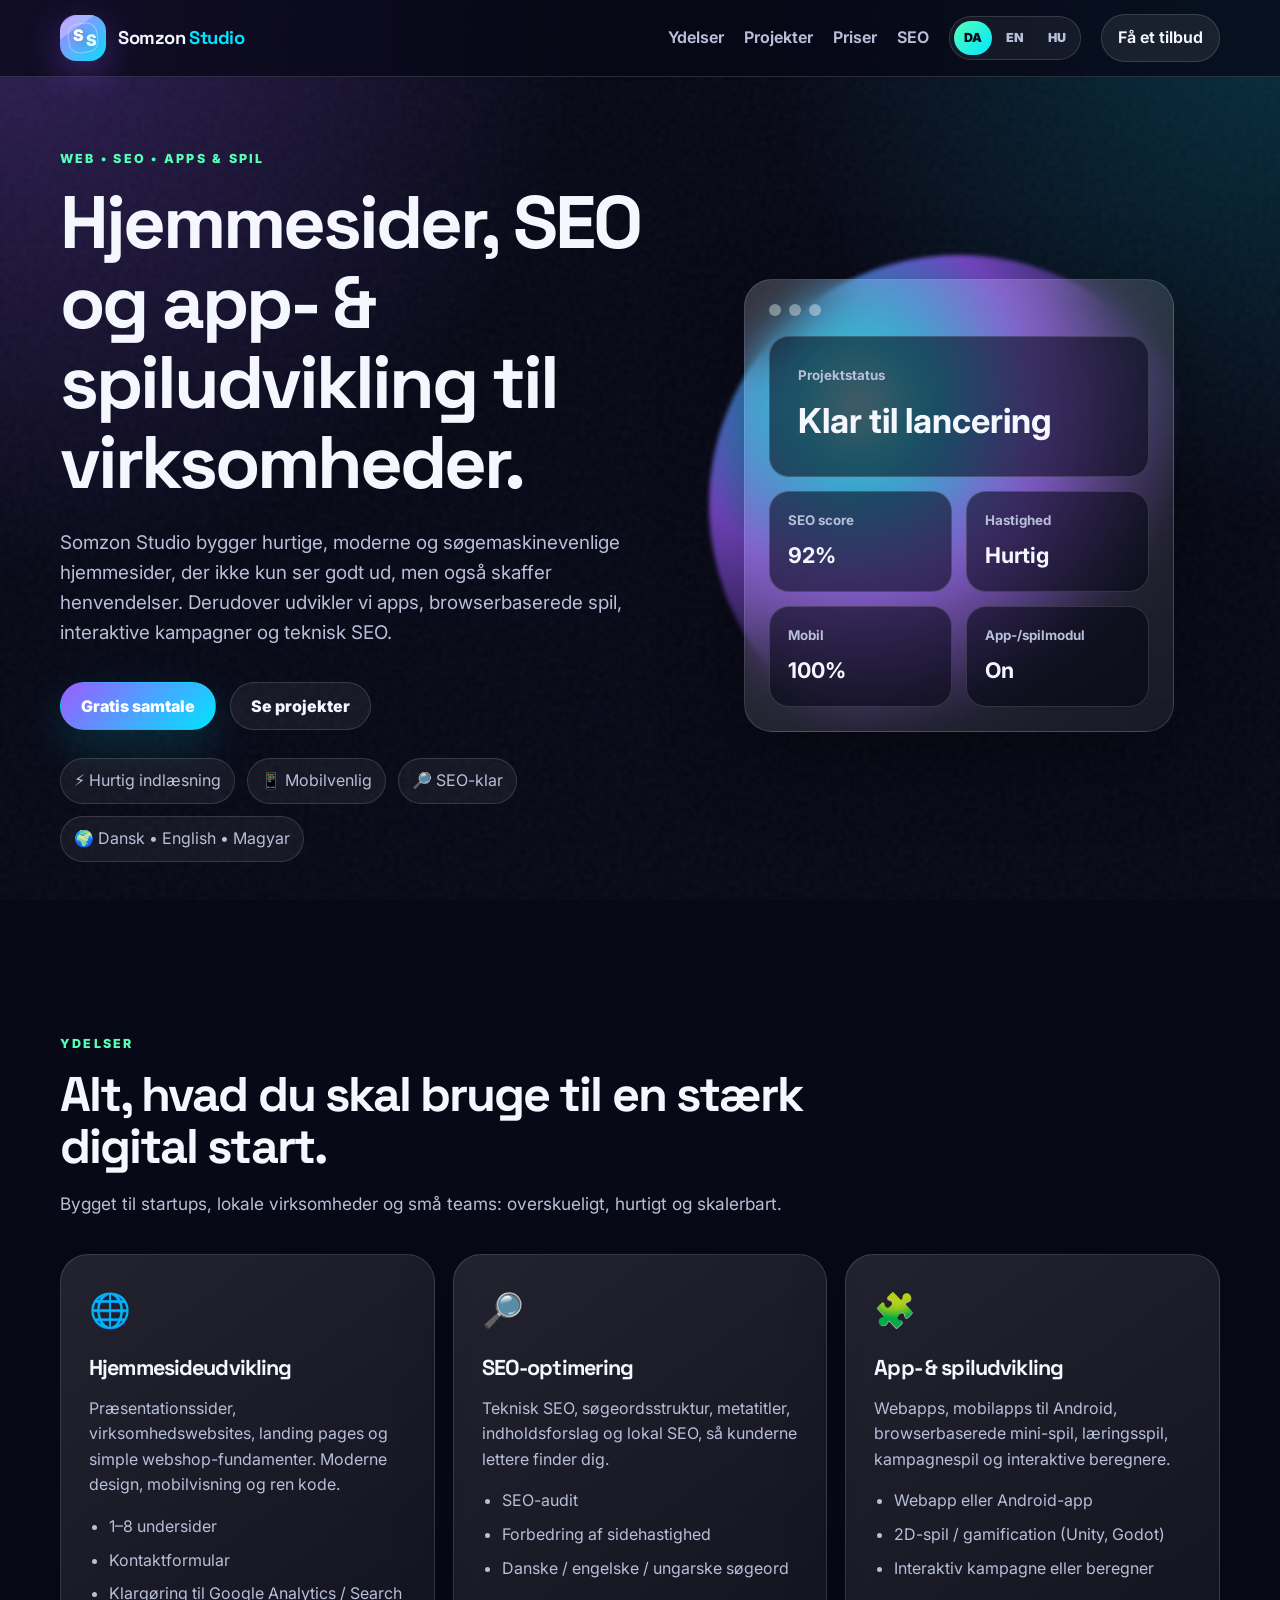
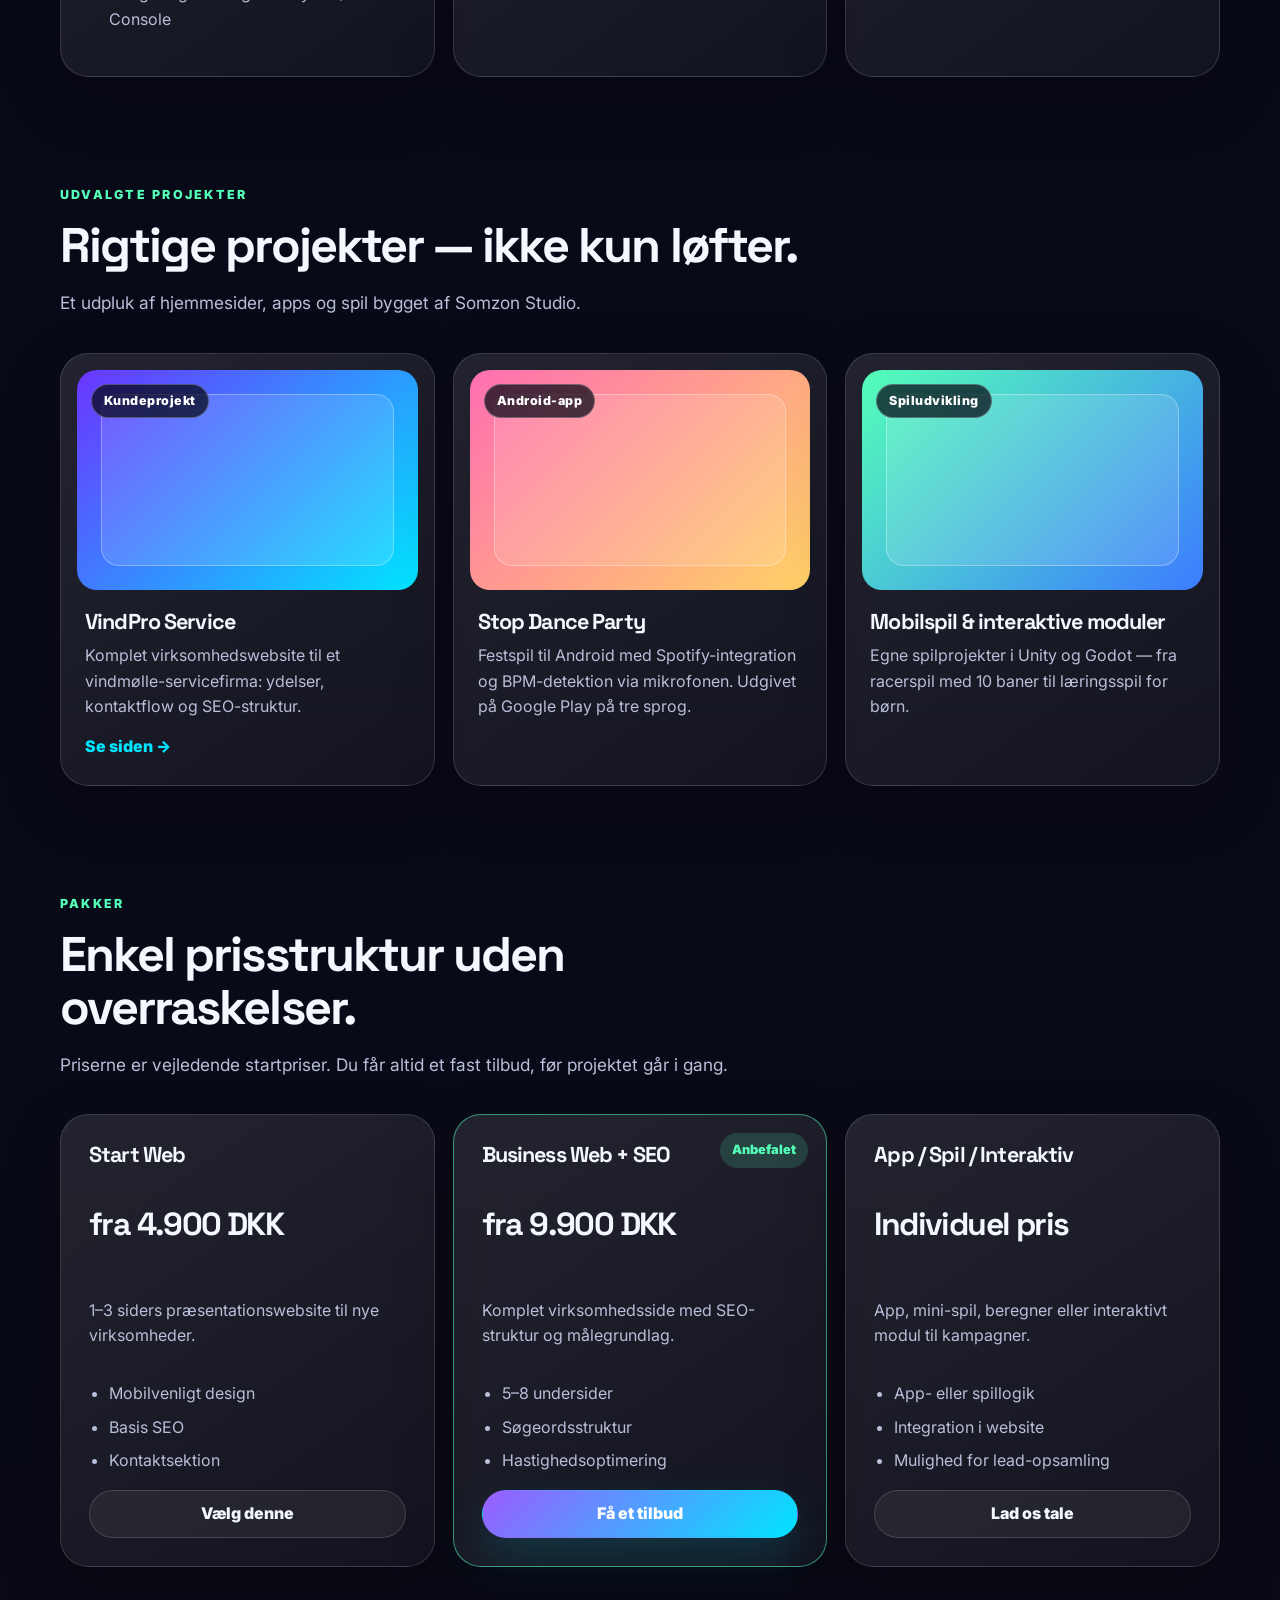
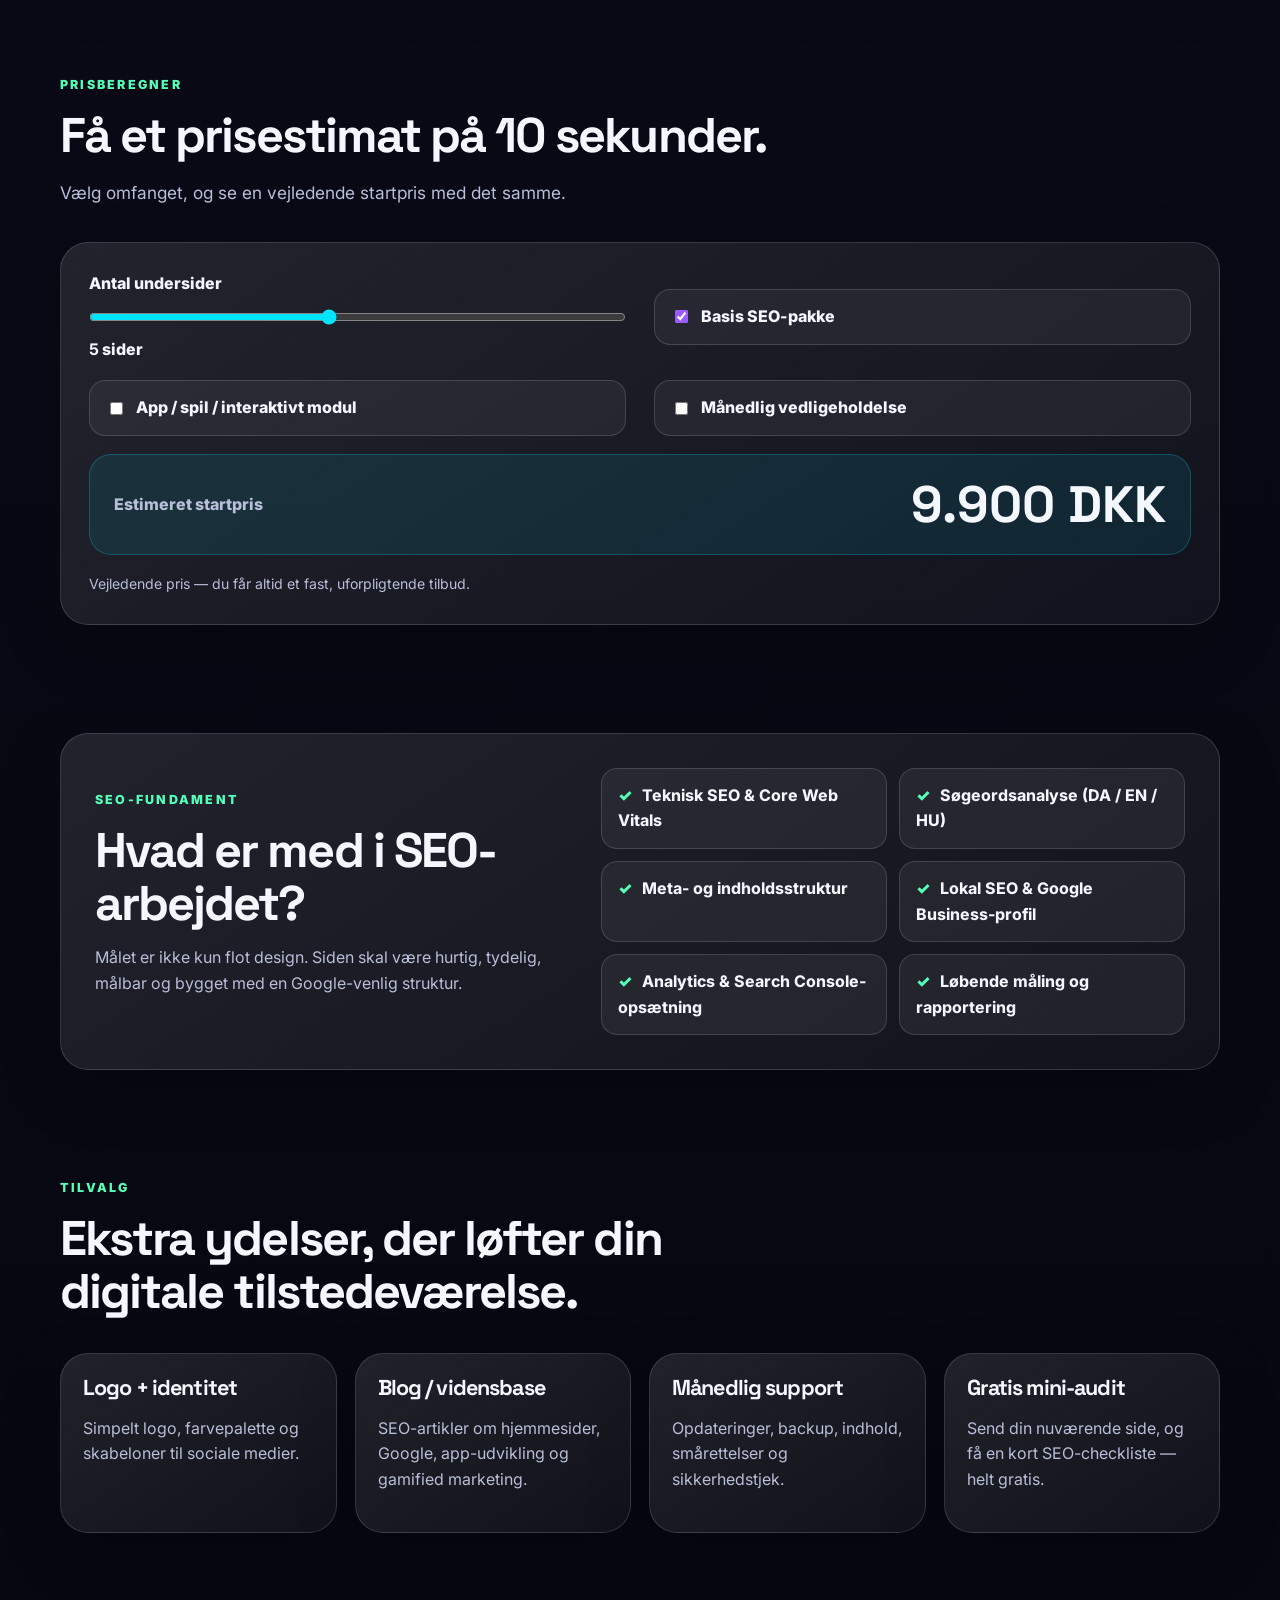
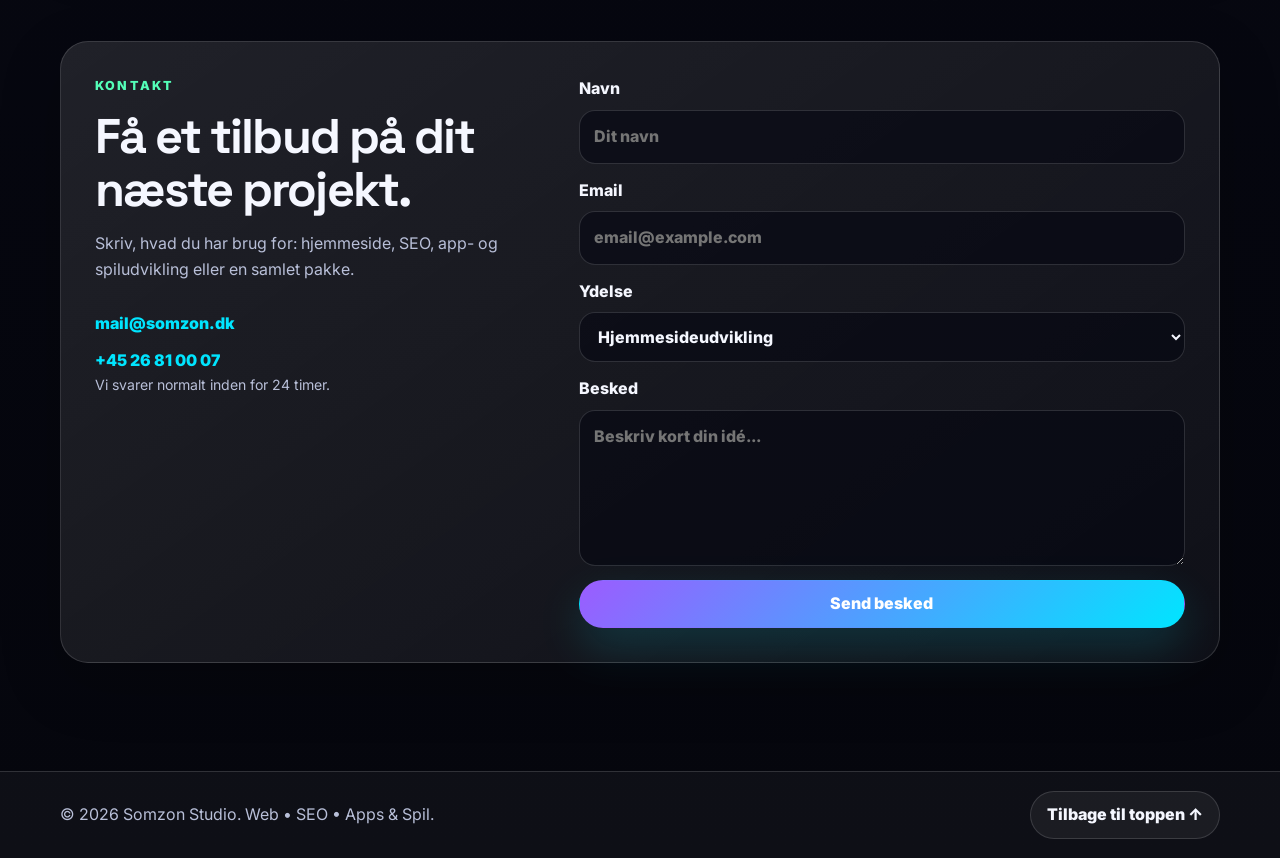
==== index.html @ 1b98e4df "Add files via upload" ====
<!doctype html>
<html lang="da">
<head>
  <meta charset="utf-8" />
  <meta name="viewport" content="width=device-width, initial-scale=1" />
  <title data-i18n="meta.title">Somzon Studio | Hjemmesider, SEO og app- & spiludvikling</title>
  <meta name="description" content="Somzon Studio bygger moderne hjemmesider, SEO-løsninger og app- og spilbaserede digitale produkter til virksomheder i Danmark og internationale kunder." data-i18n-attr="content:meta.description" />
  <meta name="author" content="Somzon Studio" />
  <meta name="theme-color" content="#070816" />
  <meta property="og:title" content="Somzon Studio | Web • SEO • Apps & Games" data-i18n-attr="content:meta.ogTitle" />
  <meta property="og:description" content="Hjemmesider, SEO og app- & spiludvikling til virksomheder." data-i18n-attr="content:meta.ogDescription" />
  <meta property="og:type" content="website" />
  <meta property="og:url" content="https://somzon.dk/" />
  <meta property="og:image" content="https://somzon.dk/og-image.jpg" />
  <meta property="og:locale" content="da_DK" />
  <meta property="og:locale:alternate" content="en_GB" />
  <meta property="og:locale:alternate" content="hu_HU" />
  <link rel="canonical" href="https://somzon.dk/" />
  <link rel="icon" href="favicon.svg" type="image/svg+xml" />
  <link rel="preconnect" href="https://fonts.googleapis.com" />
  <link rel="preconnect" href="https://fonts.gstatic.com" crossorigin />
  <link rel="stylesheet" href="https://fonts.googleapis.com/css2?family=Inter:wght@400;600;700;800&family=Space+Grotesk:wght@500;700&display=swap" />
  <link rel="stylesheet" href="styles.css" />
  <script type="application/ld+json">
  {
    "@context": "https://schema.org",
    "@type": "ProfessionalService",
    "name": "Somzon Studio",
    "url": "https://somzon.dk/",
    "description": "Hjemmesider, SEO og app- & spiludvikling til virksomheder.",
    "areaServed": "DK",
    "knowsLanguage": ["da", "en", "hu"],
    "priceRange": "4900 DKK - 25000 DKK",
    "address": { "@type": "PostalAddress", "addressCountry": "DK" }
  }
  </script>
</head>
<body id="top">
  <a class="skip-link" href="#main" data-i18n="a11y.skip">Spring til indhold</a>
  <div class="noise" aria-hidden="true"></div>
  <header class="site-header">
    <nav class="nav container" aria-label="Main navigation" data-i18n-attr="aria-label:nav.aria">
      <a class="brand" href="#top" aria-label="Somzon Studio home" data-i18n-attr="aria-label:brand.aria">
        <span class="brand-mark" aria-hidden="true"><span>S</span><span>S</span></span>
        <span class="brand-text">Somzon<span>Studio</span></span>
      </a>
      <button class="nav-toggle" type="button" aria-label="Open menu" aria-expanded="false" data-i18n-attr="aria-label:nav.openMenu">
        <span></span><span></span><span></span>
      </button>
      <div class="nav-links">
        <a href="#services" data-i18n="nav.services">Ydelser</a>
        <a href="#work" data-i18n="nav.work">Projekter</a>
        <a href="#pricing" data-i18n="nav.pricing">Priser</a>
        <a href="#seo" data-i18n="nav.seo">SEO</a>
        <div class="language-switcher" role="group" aria-label="Language selector" data-i18n-attr="aria-label:language.aria">
          <button type="button" class="lang-btn active" data-lang="da" aria-pressed="true">DA</button>
          <button type="button" class="lang-btn" data-lang="en" aria-pressed="false">EN</button>
          <button type="button" class="lang-btn" data-lang="hu" aria-pressed="false">HU</button>
        </div>
        <a href="#contact" class="nav-cta" data-i18n="nav.cta">Få et tilbud</a>
      </div>
    </nav>
  </header>

  <main id="main">
    <section class="hero container">
      <div class="hero-copy reveal">
        <p class="eyebrow" data-i18n="hero.eyebrow">Web • SEO • Apps & Spil</p>
        <h1 data-i18n="hero.title">Hjemmesider, SEO og app- & spiludvikling til virksomheder.</h1>
        <p class="hero-lead" data-i18n="hero.lead">Somzon Studio bygger hurtige, moderne og søgemaskinevenlige hjemmesider, der ikke kun ser godt ud, men også skaffer henvendelser. Derudover udvikler vi apps, browserbaserede spil, interaktive kampagner og teknisk SEO.</p>
        <div class="hero-actions">
          <a class="btn primary" href="#contact" data-i18n="hero.primaryBtn">Gratis samtale</a>
          <a class="btn secondary" href="#work" data-i18n="hero.secondaryBtn">Se projekter</a>
        </div>
        <div class="trust-row" aria-label="Key benefits" data-i18n-attr="aria-label:hero.trustAria">
          <span data-i18n="hero.trust1">⚡ Hurtig indlæsning</span>
          <span data-i18n="hero.trust2">📱 Mobilvenlig</span>
          <span data-i18n="hero.trust3">🔎 SEO-klar</span>
          <span data-i18n="hero.trust4">🇩🇰 Dansk • English • Magyar</span>
        </div>
      </div>
      <div class="hero-card reveal delay-1" aria-hidden="true">
        <div class="orb"></div>
        <div class="dashboard">
          <div class="dash-top"><span></span><span></span><span></span></div>
          <div class="metric large">
            <small data-i18n="dashboard.statusLabel">Projektstatus</small>
            <strong data-i18n="dashboard.statusValue">Klar til lancering</strong>
          </div>
          <div class="grid-metrics">
            <div class="metric"><small data-i18n="dashboard.seo">SEO score</small><strong>92%</strong></div>
            <div class="metric"><small data-i18n="dashboard.speed">Hastighed</small><strong data-i18n="dashboard.fast">Hurtig</strong></div>
            <div class="metric"><small data-i18n="dashboard.mobile">Mobil</small><strong>100%</strong></div>
            <div class="metric"><small data-i18n="dashboard.module">App-/spilmodul</small><strong>On</strong></div>
          </div>
        </div>
      </div>
    </section>

    <section class="section container" id="services">
      <div class="section-head reveal">
        <p class="eyebrow" data-i18n="services.eyebrow">Ydelser</p>
        <h2 data-i18n="services.title">Alt, hvad du skal bruge til en stærk digital start.</h2>
        <p data-i18n="services.lead">Bygget til startups, lokale virksomheder og små teams: overskueligt, hurtigt og skalerbart.</p>
      </div>
      <div class="cards three">
        <article class="card reveal">
          <span class="icon" aria-hidden="true">🌐</span>
          <h3 data-i18n="services.webTitle">Hjemmesideudvikling</h3>
          <p data-i18n="services.webText">Præsentationssider, virksomhedswebsites, landing pages og simple webshop-fundamenter. Moderne design, mobilvisning og ren kode.</p>
          <ul>
            <li data-i18n="services.webLi1">1–8 undersider</li>
            <li data-i18n="services.webLi2">Kontaktformular</li>
            <li data-i18n="services.webLi3">Klargøring til Google Analytics / Search Console</li>
          </ul>
        </article>
        <article class="card reveal delay-1">
          <span class="icon" aria-hidden="true">🔎</span>
          <h3 data-i18n="services.seoTitle">SEO-optimering</h3>
          <p data-i18n="services.seoText">Teknisk SEO, søgeordsstruktur, metatitler, indholdsforslag og lokal SEO, så kunderne lettere finder dig.</p>
          <ul>
            <li data-i18n="services.seoLi1">SEO-audit</li>
            <li data-i18n="services.seoLi2">Forbedring af sidehastighed</li>
            <li data-i18n="services.seoLi3">Danske / engelske / ungarske søgeord</li>
          </ul>
        </article>
        <article class="card reveal delay-2">
          <span class="icon" aria-hidden="true">🧩</span>
          <h3 data-i18n="services.appGameTitle">App- & spiludvikling</h3>
          <p data-i18n="services.appGameText">Webapps, mobilapps til Android, browserbaserede mini-spil, læringsspil, kampagnespil og interaktive beregnere.</p>
          <ul>
            <li data-i18n="services.appGameLi1">Webapp eller Android-app</li>
            <li data-i18n="services.appGameLi2">2D-spil / gamification (Unity, Godot)</li>
            <li data-i18n="services.appGameLi3">Interaktiv kampagne eller beregner</li>
          </ul>
        </article>
      </div>
    </section>

    <section class="section container" id="work">
      <div class="section-head reveal">
        <p class="eyebrow" data-i18n="work.eyebrow">Udvalgte projekter</p>
        <h2 data-i18n="work.title">Rigtige projekter — ikke kun løfter.</h2>
        <p data-i18n="work.lead">Et udpluk af hjemmesider, apps og spil bygget af Somzon Studio.</p>
      </div>
      <div class="portfolio-grid">
        <article class="portfolio reveal">
          <div class="mockup gradient-a"><span class="tag" data-i18n="work.item1Tag">Kundeprojekt</span></div>
          <h3 data-i18n="work.item1Title">VindPro Service</h3>
          <p data-i18n="work.item1Text">Komplet virksomhedswebsite til et vindmølle-servicefirma: ydelser, kontaktflow og SEO-struktur.</p>
          <a class="portfolio-link" href="https://vindpro.dk" target="_blank" rel="noopener" data-i18n="work.item1Link">Se siden →</a>
        </article>
        <article class="portfolio reveal delay-1">
          <div class="mockup gradient-b"><span class="tag" data-i18n="work.item2Tag">Android-app</span></div>
          <h3 data-i18n="work.item2Title">Stop Dance Party</h3>
          <p data-i18n="work.item2Text">Festspil til Android med Spotify-integration og BPM-detektion via mikrofonen. Udgivet på Google Play på tre sprog.</p>
        </article>
        <article class="portfolio reveal delay-2">
          <div class="mockup gradient-c"><span class="tag" data-i18n="work.item3Tag">Spiludvikling</span></div>
          <h3 data-i18n="work.item3Title">Mobilspil & interaktive moduler</h3>
          <p data-i18n="work.item3Text">Egne spilprojekter i Unity og Godot — fra racerspil med 10 baner til læringsspil for børn.</p>
        </article>
      </div>
    </section>

    <section class="section container" id="pricing">
      <div class="section-head reveal">
        <p class="eyebrow" data-i18n="pricing.eyebrow">Pakker</p>
        <h2 data-i18n="pricing.title">Enkel prisstruktur uden overraskelser.</h2>
        <p data-i18n="pricing.lead">Priserne er vejledende startpriser. Du får altid et fast tilbud, før projektet går i gang.</p>
      </div>
      <div class="pricing-grid">
        <article class="price-card reveal">
          <h3 data-i18n="pricing.startTitle">Start Web</h3>
          <p class="price" data-i18n="pricing.startPrice">fra 4.900 DKK</p>
          <p data-i18n="pricing.startText">1–3 siders præsentationswebsite til nye virksomheder.</p>
          <ul>
            <li data-i18n="pricing.startLi1">Mobilvenligt design</li>
            <li data-i18n="pricing.startLi2">Basis SEO</li>
            <li data-i18n="pricing.startLi3">Kontaktsektion</li>
          </ul>
          <a class="btn secondary" href="#contact" data-i18n="pricing.startBtn">Vælg denne</a>
        </article>
        <article class="price-card featured reveal delay-1">
          <div class="badge" data-i18n="pricing.badge">Anbefalet</div>
          <h3 data-i18n="pricing.businessTitle">Business Web + SEO</h3>
          <p class="price" data-i18n="pricing.businessPrice">fra 9.900 DKK</p>
          <p data-i18n="pricing.businessText">Komplet virksomhedsside med SEO-struktur og målegrundlag.</p>
          <ul>
            <li data-i18n="pricing.businessLi1">5–8 undersider</li>
            <li data-i18n="pricing.businessLi2">Søgeordsstruktur</li>
            <li data-i18n="pricing.businessLi3">Hastighedsoptimering</li>
          </ul>
          <a class="btn primary" href="#contact" data-i18n="pricing.businessBtn">Få et tilbud</a>
        </article>
        <article class="price-card reveal delay-2">
          <h3 data-i18n="pricing.appGameTitle">App / Spil / Interaktiv</h3>
          <p class="price" data-i18n="pricing.appGamePrice">Individuel pris</p>
          <p data-i18n="pricing.appGameText">App, mini-spil, beregner eller interaktivt modul til kampagner.</p>
          <ul>
            <li data-i18n="pricing.appGameLi1">App- eller spillogik</li>
            <li data-i18n="pricing.appGameLi2">Integration i website</li>
            <li data-i18n="pricing.appGameLi3">Mulighed for lead-opsamling</li>
          </ul>
          <a class="btn secondary" href="#contact" data-i18n="pricing.appGameBtn">Lad os tale</a>
        </article>
      </div>
    </section>

    <section class="section container calculator-section" id="calculator">
      <div class="section-head reveal">
        <p class="eyebrow" data-i18n="calculator.eyebrow">Prisberegner</p>
        <h2 data-i18n="calculator.title">Få et prisestimat på 10 sekunder.</h2>
        <p data-i18n="calculator.lead">Vælg omfanget, og se en vejledende startpris med det samme.</p>
      </div>
      <form class="calculator reveal" aria-label="Website price estimator" data-i18n-attr="aria-label:calculator.aria">
        <label>
          <span data-i18n="calculator.pagesLabel">Antal undersider</span>
          <input type="range" min="1" max="10" value="5" id="pagesRange" />
          <span><strong id="pagesValue">5</strong> <span data-i18n="calculator.pagesWord">sider</span></span>
        </label>
        <label class="check"><input type="checkbox" id="seoCheck" checked /> <span data-i18n="calculator.seoCheck">Basis SEO-pakke</span></label>
        <label class="check"><input type="checkbox" id="gameCheck" /> <span data-i18n="calculator.appGameCheck">App / spil / interaktivt modul</span></label>
        <label class="check"><input type="checkbox" id="maintenanceCheck" /> <span data-i18n="calculator.maintenanceCheck">Månedlig vedligeholdelse</span></label>
        <div class="estimate">
          <span data-i18n="calculator.estimateLabel">Estimeret startpris</span>
          <strong id="estimateValue" aria-live="polite">9.900 DKK</strong>
        </div>
        <p class="form-note estimate-note" data-i18n="calculator.note">Vejledende pris — du får altid et fast, uforpligtende tilbud.</p>
      </form>
    </section>

    <section class="section container seo-section" id="seo">
      <div class="seo-panel reveal">
        <div>
          <p class="eyebrow" data-i18n="seo.eyebrow">SEO-fundament</p>
          <h2 data-i18n="seo.title">Hvad er med i SEO-arbejdet?</h2>
          <p data-i18n="seo.lead">Målet er ikke kun flot design. Siden skal være hurtig, tydelig, målbar og bygget med en Google-venlig struktur.</p>
        </div>
        <ul class="seo-points" aria-label="SEO deliverables" data-i18n-attr="aria-label:seo.pointsAria">
          <li data-i18n="seo.point1">Teknisk SEO & Core Web Vitals</li>
          <li data-i18n="seo.point2">Søgeordsanalyse (DA / EN / HU)</li>
          <li data-i18n="seo.point3">Meta- og indholdsstruktur</li>
          <li data-i18n="seo.point4">Lokal SEO & Google Business-profil</li>
          <li data-i18n="seo.point5">Analytics & Search Console-opsætning</li>
          <li data-i18n="seo.point6">Løbende måling og rapportering</li>
        </ul>
      </div>
    </section>

    <section class="section container add-ons" id="addons">
      <div class="section-head reveal">
        <p class="eyebrow" data-i18n="addons.eyebrow">Tilvalg</p>
        <h2 data-i18n="addons.title">Ekstra ydelser, der løfter din digitale tilstedeværelse.</h2>
      </div>
      <div class="cards four">
        <article class="mini-card reveal"><h3 data-i18n="addons.logoTitle">Logo + identitet</h3><p data-i18n="addons.logoText">Simpelt logo, farvepalette og skabeloner til sociale medier.</p></article>
        <article class="mini-card reveal delay-1"><h3 data-i18n="addons.blogTitle">Blog / vidensbase</h3><p data-i18n="addons.blogText">SEO-artikler om hjemmesider, Google, app-udvikling og gamified marketing.</p></article>
        <article class="mini-card reveal delay-2"><h3 data-i18n="addons.supportTitle">Månedlig support</h3><p data-i18n="addons.supportText">Opdateringer, backup, indhold, smårettelser og sikkerhedstjek.</p></article>
        <article class="mini-card reveal delay-3"><h3 data-i18n="addons.auditTitle">Gratis mini-audit</h3><p data-i18n="addons.auditText">Send din nuværende side, og få en kort SEO-checkliste — helt gratis.</p></article>
      </div>
    </section>

    <section class="section container contact" id="contact">
      <div class="contact-card reveal">
        <div>
          <p class="eyebrow" data-i18n="contact.eyebrow">Kontakt</p>
          <h2 data-i18n="contact.title">Få et tilbud på dit næste projekt.</h2>
          <p data-i18n="contact.lead">Skriv, hvad du har brug for: hjemmeside, SEO, app- og spiludvikling eller en samlet pakke.</p>
          <div class="contact-lines">
            <a class="js-email" href="#" rel="nofollow" aria-label="Email">
              <noscript>Slå JavaScript til for at se e-mailen</noscript>
            </a>
            <a class="js-phone" href="#" rel="nofollow" aria-label="Telefon">
              <noscript>Slå JavaScript til for at se telefonnummeret</noscript>
            </a>
          </div>
          <p class="form-note" data-i18n="contact.reply">Vi svarer normalt inden for 24 timer.</p>
        </div>
        <form class="contact-form" name="contact" method="POST" data-netlify="true" netlify-honeypot="bot-field">
          <input type="hidden" name="form-name" value="contact" />
          <p class="honeypot" aria-hidden="true"><label>Don’t fill this out: <input name="bot-field" tabindex="-1" autocomplete="off" /></label></p>
          <label><span data-i18n="contact.name">Navn</span><input name="name" placeholder="Dit navn" required autocomplete="name" data-i18n-attr="placeholder:contact.namePlaceholder" /></label>
          <label><span data-i18n="contact.email">Email</span><input name="email" type="email" placeholder="email@example.com" required autocomplete="email" /></label>
          <label><span data-i18n="contact.service">Ydelse</span>
            <select name="service">
              <option data-i18n="contact.optionWeb">Hjemmesideudvikling</option>
              <option data-i18n="contact.optionSeo">SEO</option>
              <option data-i18n="contact.optionAppGame">App- & spiludvikling</option>
              <option data-i18n="contact.optionAll">Komplet pakke</option>
            </select>
          </label>
          <label><span data-i18n="contact.message">Besked</span><textarea name="message" rows="5" placeholder="Beskriv kort din idé..." required data-i18n-attr="placeholder:contact.messagePlaceholder"></textarea></label>
          <button class="btn primary" type="submit" data-i18n="contact.submit">Send besked</button>
          <p class="form-status" role="status" aria-live="polite" hidden></p>
        </form>
      </div>
    </section>
  </main>

  <footer class="footer">
    <div class="container footer-inner">
      <p data-i18n-html="footer.copy">© <span id="year"></span> Somzon Studio. Web • SEO • Apps & Spil.</p>
      <button class="back-to-top" type="button" data-i18n="footer.top">Tilbage til toppen ↑</button>
    </div>
  </footer>

  <script src="script.js"></script>
</body>
</html>
---- styles.css ----
:root {
  --bg: #070816;
  --bg-2: #0e1027;
  --panel: rgba(255,255,255,.075);
  --panel-2: rgba(255,255,255,.11);
  --text: #f5f7ff;
  --muted: #b8bfd8;
  --line: rgba(255,255,255,.14);
  --primary: #9b5cff;
  --primary-2: #00e5ff;
  --accent: #54ffb8;
  --shadow: 0 25px 80px rgba(0,0,0,.38);
  --radius: 28px;
  --radius-small: 18px;
  --max: 1160px;
  --font-body: Inter, ui-sans-serif, system-ui, -apple-system, BlinkMacSystemFont, "Segoe UI", sans-serif;
  --font-display: "Space Grotesk", Inter, ui-sans-serif, system-ui, sans-serif;
}

* { box-sizing: border-box; }
html { scroll-behavior: smooth; }
body {
  margin: 0;
  font-family: var(--font-body);
  background:
    radial-gradient(circle at top left, rgba(155,92,255,.28), transparent 36rem),
    radial-gradient(circle at top right, rgba(0,229,255,.18), transparent 32rem),
    linear-gradient(180deg, var(--bg) 0%, #090a17 46%, #05060d 100%);
  color: var(--text);
  line-height: 1.6;
  overflow-x: hidden;
}

a { color: inherit; text-decoration: none; }
img { max-width: 100%; display: block; }
button, input, select, textarea { font: inherit; }

:focus-visible {
  outline: 2px solid var(--primary-2);
  outline-offset: 3px;
  border-radius: 6px;
}

.skip-link {
  position: absolute;
  top: -60px;
  left: 16px;
  z-index: 100;
  padding: 12px 18px;
  border-radius: 12px;
  background: var(--primary);
  color: #fff;
  font-weight: 800;
  transition: top .2s ease;
}
.skip-link:focus { top: 12px; }

.noise {
  position: fixed;
  inset: 0;
  pointer-events: none;
  opacity: .045;
  z-index: 0;
  background-image: url("data:image/svg+xml,%3Csvg viewBox='0 0 200 200' xmlns='http://www.w3.org/2000/svg'%3E%3Cfilter id='n'%3E%3CfeTurbulence type='fractalNoise' baseFrequency='.75' numOctaves='3' stitchTiles='stitch'/%3E%3C/filter%3E%3Crect width='100%25' height='100%25' filter='url(%23n)'/%3E%3C/svg%3E");
}
.container { width: min(var(--max), calc(100% - 36px)); margin-inline: auto; position: relative; z-index: 1; }
.site-header { position: sticky; top: 0; z-index: 10; backdrop-filter: blur(18px); background: rgba(7,8,22,.74); border-bottom: 1px solid var(--line); }
.nav { min-height: 76px; display: flex; align-items: center; justify-content: space-between; gap: 18px; }
.brand { display: inline-flex; gap: 12px; align-items: center; font-weight: 900; letter-spacing: -.03em; flex-shrink: 0; }
.brand-mark {
  width: 46px;
  height: 46px;
  display: grid;
  place-items: center;
  grid-template-columns: 1fr 1fr;
  gap: 0;
  padding: 0 7px;
  border-radius: 16px;
  background:
    linear-gradient(135deg, rgba(255,255,255,.22), rgba(255,255,255,.02)),
    linear-gradient(135deg, var(--primary), var(--primary-2));
  box-shadow: 0 12px 36px rgba(155,92,255,.35);
  position: relative;
  overflow: hidden;
}
.brand-mark::before {
  content: "";
  position: absolute;
  inset: 8px;
  border: 1px solid rgba(255,255,255,.35);
  border-radius: 11px;
  transform: rotate(-8deg);
}
.brand-mark::after {
  content: "";
  position: absolute;
  width: 46px;
  height: 12px;
  background: rgba(255,255,255,.28);
  transform: rotate(-35deg) translateY(-18px);
}
.brand-mark span {
  position: relative;
  z-index: 1;
  color: white;
  font-weight: 950;
  font-size: 1rem;
  letter-spacing: -.16em;
  text-shadow: 0 2px 12px rgba(0,0,0,.25);
}
.brand-mark span:first-child { transform: translateX(2px) translateY(-2px); }
.brand-mark span:last-child { transform: translateX(-1px) translateY(3px); color: #dffbff; }
.brand-text { font-size: 1.15rem; white-space: nowrap; font-family: var(--font-display); }
.brand-text span { color: var(--primary-2); margin-left: 4px; }
.nav-links { display: flex; gap: 20px; align-items: center; color: var(--muted); font-weight: 650; }
.nav-links a:hover { color: var(--text); }
.nav-cta { padding: 10px 16px; border: 1px solid var(--line); border-radius: 999px; background: var(--panel); color: var(--text) !important; }
.language-switcher { display: inline-flex; gap: 4px; align-items: center; padding: 4px; border: 1px solid var(--line); border-radius: 999px; background: rgba(255,255,255,.055); }
.lang-btn { border: 0; border-radius: 999px; padding: 7px 9px; min-width: 38px; color: var(--muted); background: transparent; cursor: pointer; font-weight: 900; font-size: .78rem; }
.lang-btn:hover { color: var(--text); }
.lang-btn.active { color: #04101c; background: linear-gradient(135deg, var(--accent), var(--primary-2)); }
.nav-toggle { display: none; background: transparent; border: 0; padding: 8px; cursor: pointer; }
.nav-toggle span { display: block; width: 26px; height: 2px; background: var(--text); margin: 6px 0; }

.hero { min-height: calc(100vh - 76px); display: grid; grid-template-columns: 1.06fr .94fr; gap: 48px; align-items: center; padding: 72px 0 64px; }
.eyebrow { margin: 0 0 14px; color: var(--accent); font-weight: 850; text-transform: uppercase; letter-spacing: .18em; font-size: .78rem; }
h1, h2, h3 { line-height: 1.08; letter-spacing: -.04em; margin: 0; font-family: var(--font-display); font-weight: 700; }
h1 { font-size: clamp(2.8rem, 5.8vw, 5.6rem); max-width: 960px; }
h2 { font-size: clamp(2rem, 3.8vw, 3.9rem); }
h3 { font-size: 1.35rem; }
p { color: var(--muted); }
.hero-lead { font-size: 1.18rem; max-width: 720px; margin: 24px 0 0; }
.hero-actions { display: flex; flex-wrap: wrap; gap: 14px; margin-top: 34px; }
.btn { display: inline-flex; align-items: center; justify-content: center; min-height: 48px; padding: 0 20px; border-radius: 999px; font-weight: 850; border: 1px solid transparent; transition: transform .2s ease, border-color .2s ease, background .2s ease; cursor: pointer; }
.btn:hover { transform: translateY(-2px); }
.btn.primary { background: linear-gradient(135deg, var(--primary), var(--primary-2)); color: #fff; box-shadow: 0 18px 45px rgba(0,229,255,.16); }
.btn.secondary { background: rgba(255,255,255,.06); border-color: var(--line); color: var(--text); }
.trust-row { display: flex; flex-wrap: wrap; gap: 12px; margin-top: 28px; color: var(--muted); }
.trust-row span { padding: 9px 13px; background: rgba(255,255,255,.055); border: 1px solid var(--line); border-radius: 999px; }
.hero-card { min-height: 560px; position: relative; display: grid; place-items: center; }
.orb { position: absolute; width: min(90vw, 500px); height: min(90vw, 500px); border-radius: 50%; background: radial-gradient(circle at 30% 30%, #fff, var(--primary-2) 12%, var(--primary) 36%, transparent 66%); filter: blur(2px); opacity: .75; animation: float 7s ease-in-out infinite; }
.dashboard { width: min(100%, 430px); padding: 24px; border: 1px solid var(--line); border-radius: var(--radius); background: linear-gradient(145deg, rgba(255,255,255,.18), rgba(255,255,255,.06)); backdrop-filter: blur(22px); box-shadow: var(--shadow); position: relative; }
.dash-top { display: flex; gap: 8px; margin-bottom: 20px; }
.dash-top span { width: 12px; height: 12px; border-radius: 50%; background: rgba(255,255,255,.38); }
.metric { background: rgba(3,5,18,.55); border: 1px solid var(--line); border-radius: 20px; padding: 18px; }
.metric small { display: block; color: var(--muted); font-weight: 700; }
.metric strong { display: block; font-size: 1.35rem; margin-top: 7px; }
.metric.large { margin-bottom: 14px; padding: 28px; }
.metric.large strong { font-size: 2.15rem; }
.grid-metrics { display: grid; grid-template-columns: 1fr 1fr; gap: 14px; }

.section { padding: 108px 0 0; }
.section-head { max-width: 760px; margin-bottom: 36px; }
.section-head p:last-child { font-size: 1.08rem; }
.cards { display: grid; gap: 18px; }
.cards.three { grid-template-columns: repeat(3, 1fr); }
.cards.four { grid-template-columns: repeat(4, 1fr); }
.card, .mini-card, .price-card, .portfolio, .seo-panel, .contact-card, .calculator { border: 1px solid var(--line); background: linear-gradient(145deg, rgba(255,255,255,.105), rgba(255,255,255,.045)); border-radius: var(--radius); box-shadow: 0 20px 60px rgba(0,0,0,.22); }
.card { padding: 28px; min-height: 420px; }
.icon { font-size: 2.1rem; display: inline-block; margin-bottom: 20px; }
ul { color: var(--muted); padding-left: 20px; }
li + li { margin-top: 8px; }
.portfolio-grid { display: grid; grid-template-columns: repeat(3, 1fr); gap: 18px; }
.portfolio { padding: 16px; display: flex; flex-direction: column; }
.mockup { height: 220px; border-radius: 20px; margin-bottom: 20px; position: relative; overflow: hidden; }
.mockup::after { content: ""; position: absolute; inset: 24px; border-radius: 18px; border: 1px solid rgba(255,255,255,.3); background: rgba(255,255,255,.12); }
.mockup .tag { position: absolute; top: 14px; left: 14px; z-index: 1; padding: 6px 12px; border-radius: 999px; background: rgba(4,6,18,.72); border: 1px solid rgba(255,255,255,.25); color: #fff; font-size: .78rem; font-weight: 850; letter-spacing: .04em; }
.portfolio h3 { margin: 0 8px; }
.portfolio p { margin: 10px 8px 14px; }
.portfolio-link { margin: auto 8px 10px; color: var(--primary-2); font-weight: 850; }
.portfolio-link:hover { text-decoration: underline; }
.gradient-a { background: linear-gradient(135deg, #6b35ff, #00e5ff); }
.gradient-b { background: linear-gradient(135deg, #ff6fb1, #ffd166); }
.gradient-c { background: linear-gradient(135deg, #54ffb8, #3c7cff); }
.pricing-grid { display: grid; grid-template-columns: repeat(3, 1fr); gap: 18px; align-items: stretch; }
.price-card { padding: 28px; position: relative; display: flex; flex-direction: column; }
.price-card .btn { margin-top: auto; }
.price { color: var(--text); font-size: 2rem; font-weight: 950; letter-spacing: -.05em; font-family: var(--font-display); }
.featured { border-color: rgba(84,255,184,.55); transform: translateY(-14px); }
.badge { position: absolute; top: 18px; right: 18px; border-radius: 999px; padding: 7px 12px; background: rgba(84,255,184,.16); color: var(--accent); font-size: .8rem; font-weight: 900; }
.calculator { padding: 28px; display: grid; grid-template-columns: 1fr 1fr; gap: 18px 28px; align-items: center; }
.calculator label { color: var(--text); font-weight: 800; }
.calculator input[type="range"] { width: 100%; margin: 12px 0; accent-color: var(--primary-2); }
.check { display: flex; align-items: center; gap: 10px; background: rgba(255,255,255,.055); padding: 14px 16px; border: 1px solid var(--line); border-radius: 16px; cursor: pointer; }
.check input { accent-color: var(--primary); }
.estimate { grid-column: 1 / -1; border-radius: 22px; padding: 24px; background: rgba(0,229,255,.09); border: 1px solid rgba(0,229,255,.24); display: flex; justify-content: space-between; gap: 16px; align-items: center; }
.estimate span { color: var(--muted); font-weight: 800; }
.estimate strong { font-size: clamp(2rem, 4vw, 3.4rem); line-height: 1; font-family: var(--font-display); }
.estimate-note { grid-column: 1 / -1; margin: 0; }
.seo-panel { padding: 34px; display: grid; grid-template-columns: .9fr 1.1fr; gap: 28px; align-items: center; }
.seo-points { display: grid; grid-template-columns: 1fr 1fr; gap: 12px; padding: 0; margin: 0; list-style: none; }
.seo-points li { padding: 14px 16px; border: 1px solid var(--line); background: rgba(255,255,255,.06); border-radius: 16px; color: var(--text); font-weight: 750; margin: 0; }
.seo-points li::before { content: "✓"; color: var(--accent); font-weight: 950; margin-right: 10px; }
.mini-card { padding: 22px; min-height: 180px; }
.contact-card { padding: 34px; display: grid; grid-template-columns: .85fr 1.15fr; gap: 36px; }
.contact-lines { display: grid; gap: 12px; margin-top: 28px; font-weight: 850; }
.contact-lines a { color: var(--primary-2); }
.contact-form { display: grid; gap: 14px; }
.contact-form label { display: grid; gap: 8px; color: var(--text); font-weight: 800; }
.contact-form input, .contact-form select, .contact-form textarea { width: 100%; border: 1px solid var(--line); border-radius: 16px; padding: 13px 14px; color: var(--text); background: rgba(4,6,18,.55); outline: none; }
.contact-form input:focus, .contact-form select:focus, .contact-form textarea:focus { border-color: var(--primary-2); }
.contact-form select option { background: var(--bg-2); color: var(--text); }
.honeypot { position: absolute; left: -9999px; width: 1px; height: 1px; overflow: hidden; }
.form-note { font-size: .88rem; margin: 0; }
.form-status { margin: 0; padding: 13px 16px; border-radius: 16px; font-weight: 800; }
.form-status.success { background: rgba(84,255,184,.14); border: 1px solid rgba(84,255,184,.4); color: var(--accent); }
.form-status.error { background: rgba(255,111,177,.12); border: 1px solid rgba(255,111,177,.4); color: #ff9ccb; }
.footer { margin-top: 108px; border-top: 1px solid var(--line); background: rgba(255,255,255,.035); }
.footer-inner { min-height: 86px; display: flex; justify-content: space-between; gap: 24px; align-items: center; }
.back-to-top { border: 1px solid var(--line); border-radius: 999px; padding: 10px 16px; color: var(--text); background: rgba(255,255,255,.055); cursor: pointer; font-weight: 850; }
.back-to-top:hover { border-color: var(--primary-2); transform: translateY(-1px); }

.reveal { opacity: 0; transform: translateY(18px); transition: opacity .8s ease, transform .8s ease; }
.reveal.visible { opacity: 1; transform: translateY(0); }
.delay-1 { transition-delay: .12s; }
.delay-2 { transition-delay: .22s; }
.delay-3 { transition-delay: .32s; }
@keyframes float { 0%,100% { transform: translateY(0) rotate(0deg); } 50% { transform: translateY(-18px) rotate(8deg); } }

@media (prefers-reduced-motion: reduce) {
  html { scroll-behavior: auto; }
  .reveal { opacity: 1; transform: none; transition: none; }
  .orb { animation: none; }
  .btn:hover, .back-to-top:hover { transform: none; }
}

@media (max-width: 1080px) {
  .nav-links { gap: 12px; font-size: .94rem; }
  .lang-btn { min-width: 34px; padding-inline: 7px; }
}

@media (max-width: 960px) {
  .hero, .seo-panel, .contact-card { grid-template-columns: 1fr; }
  .hero { padding-top: 46px; }
  .hero-card { min-height: 420px; }
  .cards.three, .cards.four, .portfolio-grid, .pricing-grid { grid-template-columns: 1fr 1fr; }
  .featured { transform: none; }
  .card { min-height: 0; }
}

@media (max-width: 760px) {
  .nav-toggle { display: block; }
  .nav-links { position: absolute; top: 76px; left: 18px; right: 18px; display: none; flex-direction: column; align-items: stretch; gap: 6px; padding: 16px; background: rgba(7,8,22,.96); border: 1px solid var(--line); border-radius: 20px; box-shadow: var(--shadow); }
  .nav-links.open { display: flex; }
  .nav-links a { padding: 10px 12px; }
  .language-switcher { justify-content: center; margin: 6px 0 8px; }
  .lang-btn { flex: 1; }
  .cards.three, .cards.four, .portfolio-grid, .pricing-grid, .calculator { grid-template-columns: 1fr; }
  .seo-points { grid-template-columns: 1fr; }
  .estimate { flex-direction: column; align-items: flex-start; }
  .footer-inner { flex-direction: column; align-items: flex-start; padding: 22px 0; }
  h1 { font-size: clamp(2.45rem, 11.5vw, 4.2rem); }
  .section { padding-top: 84px; }
}
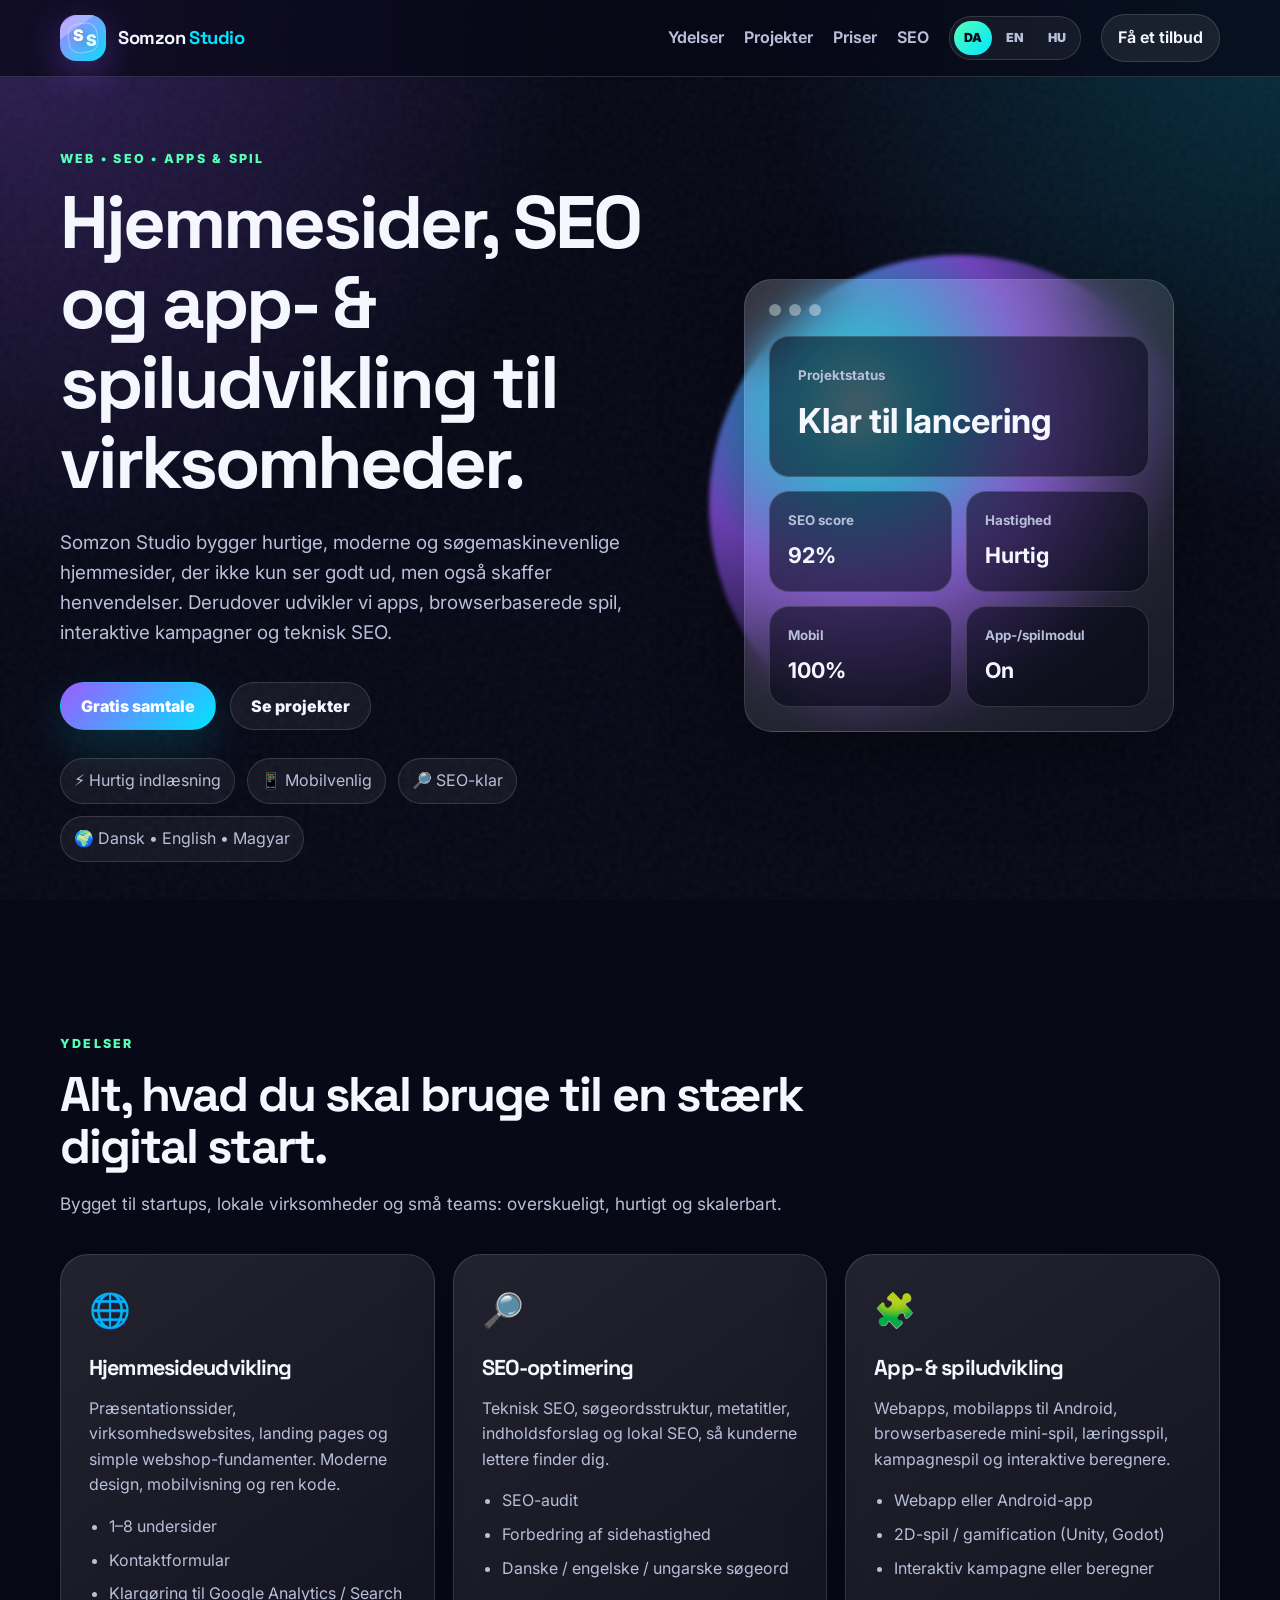
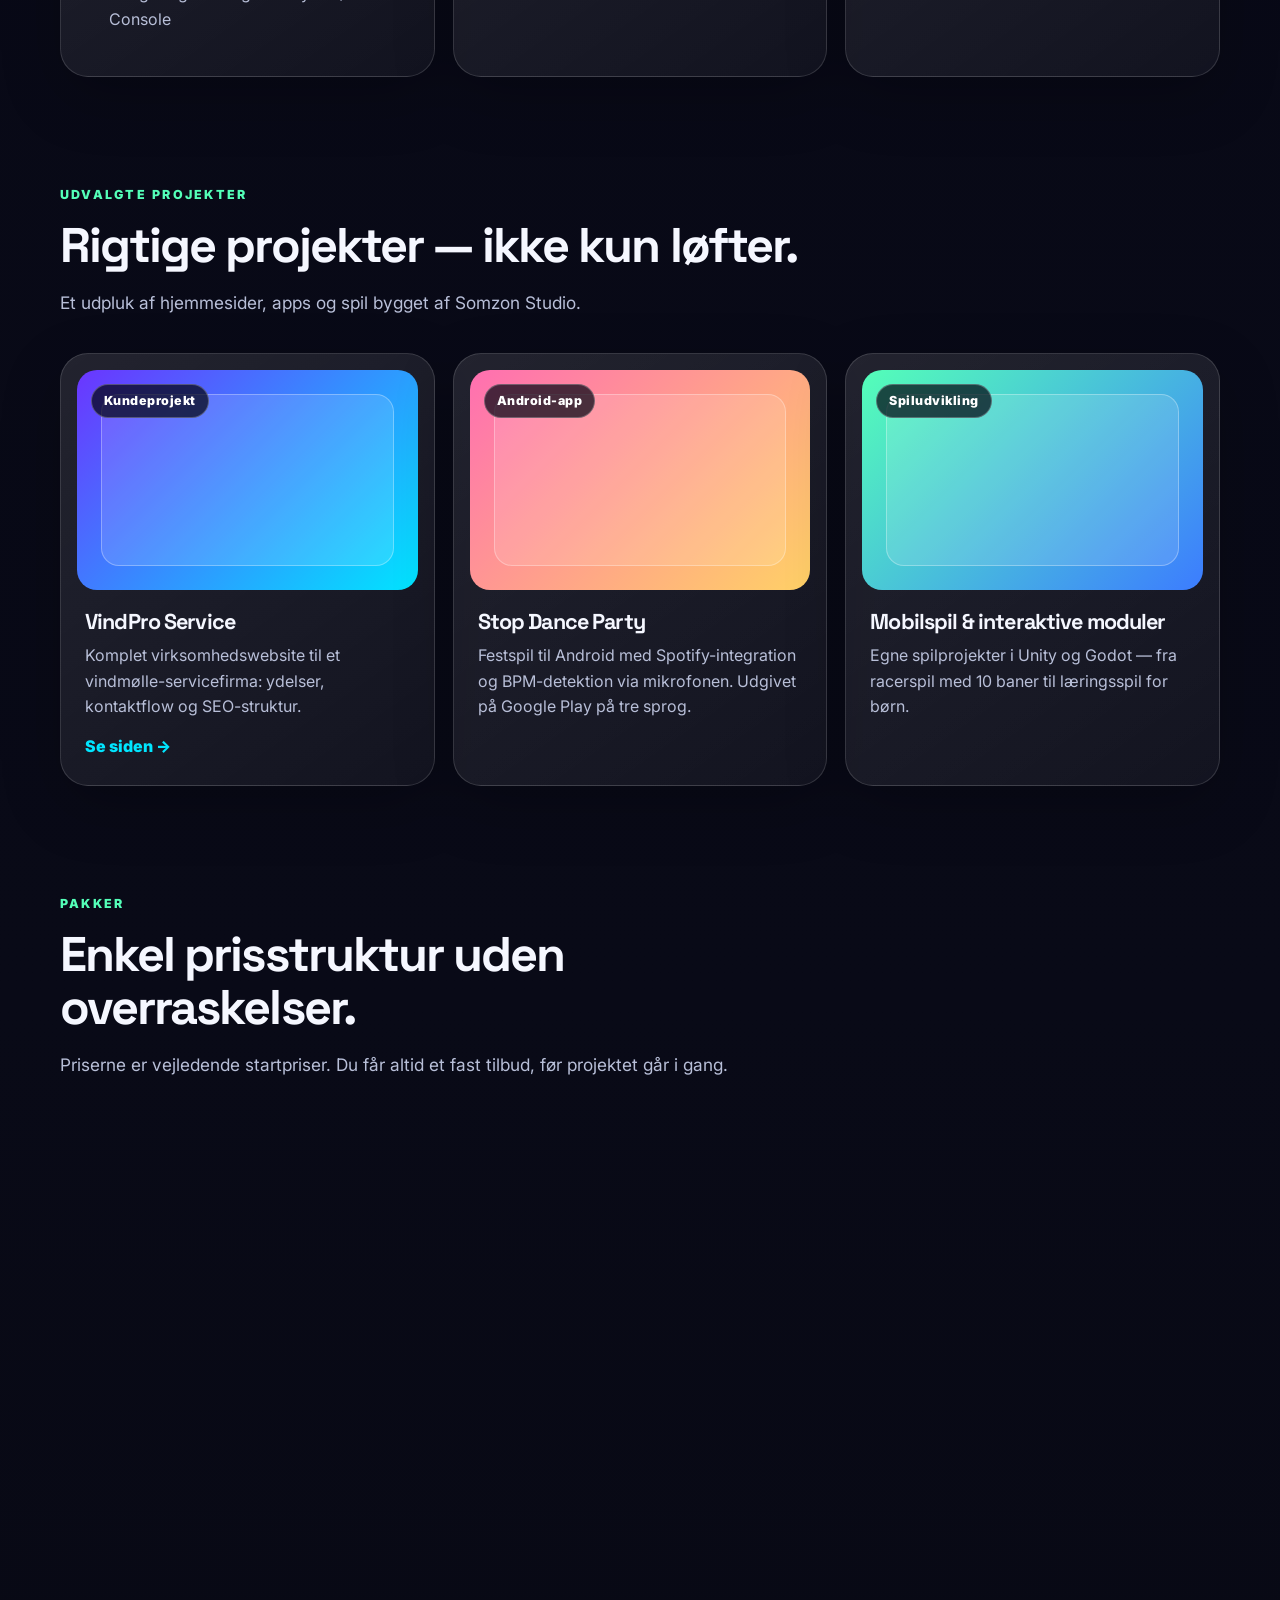
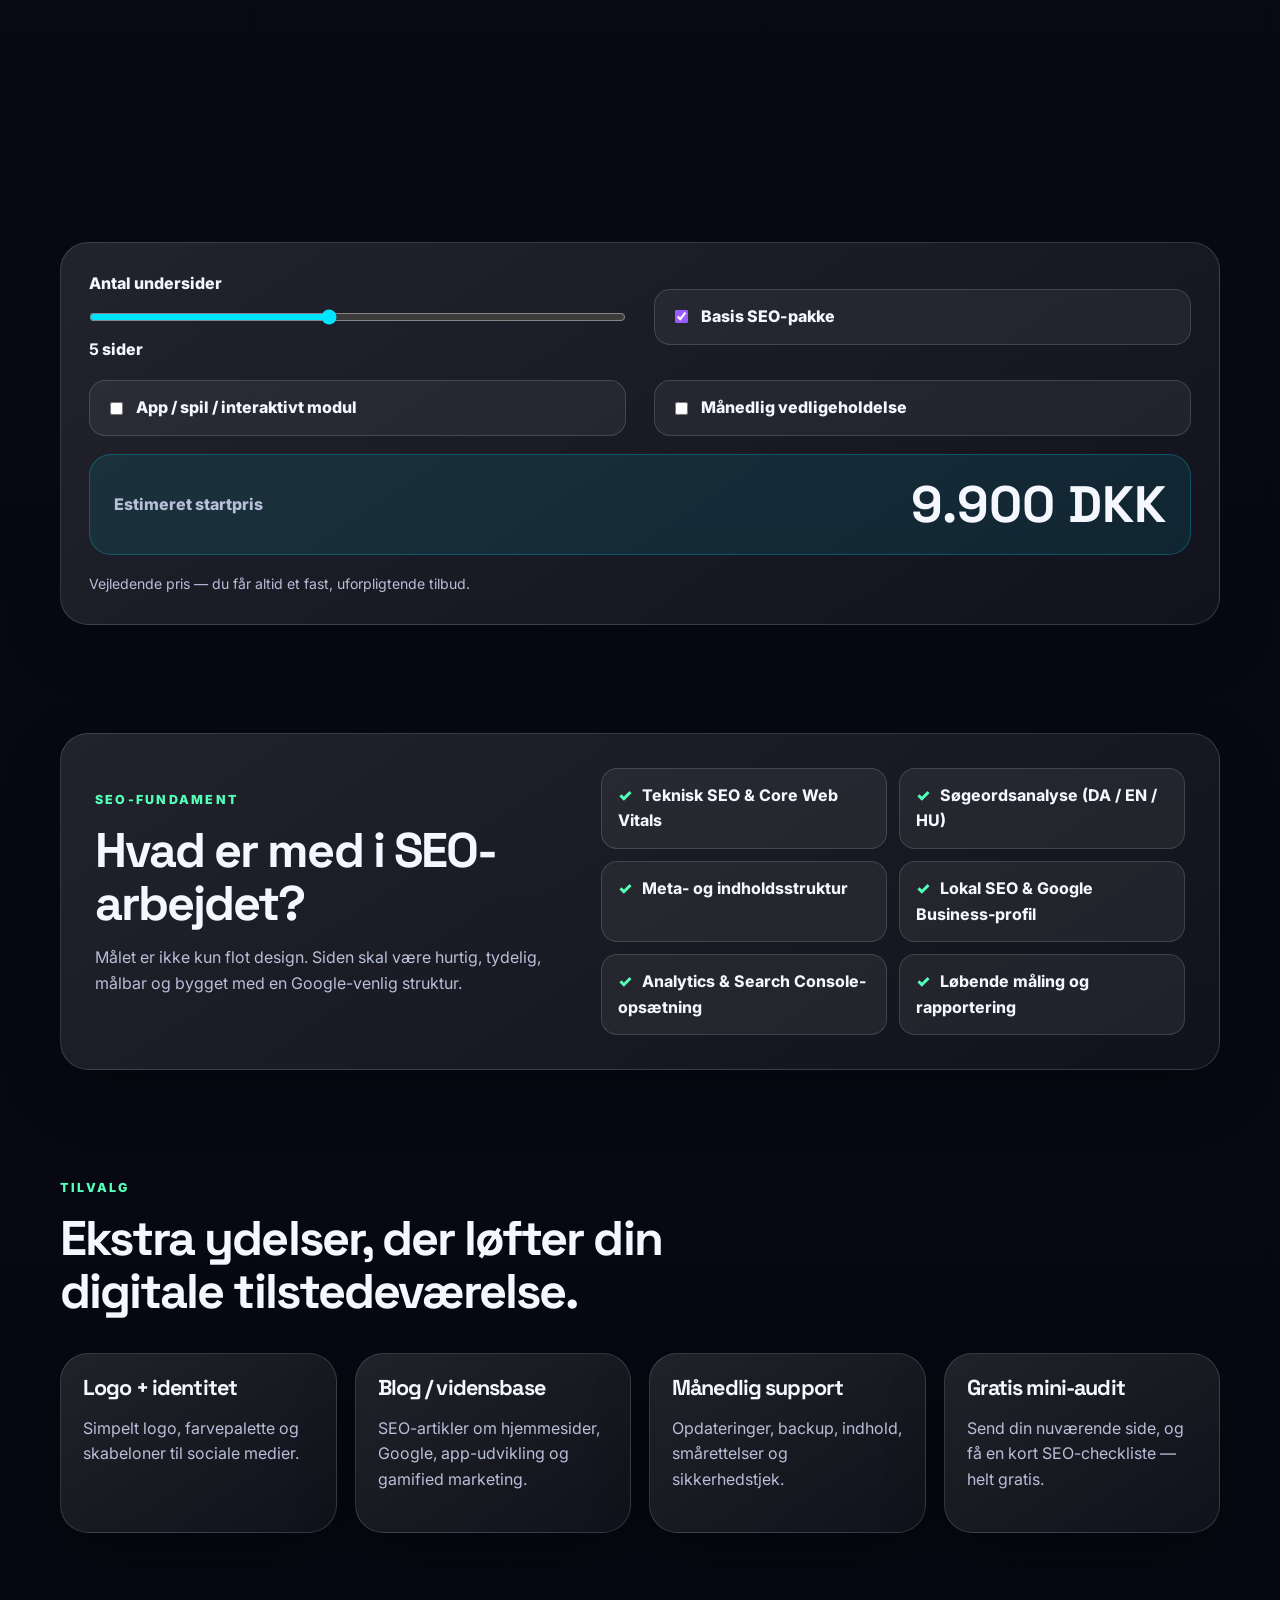
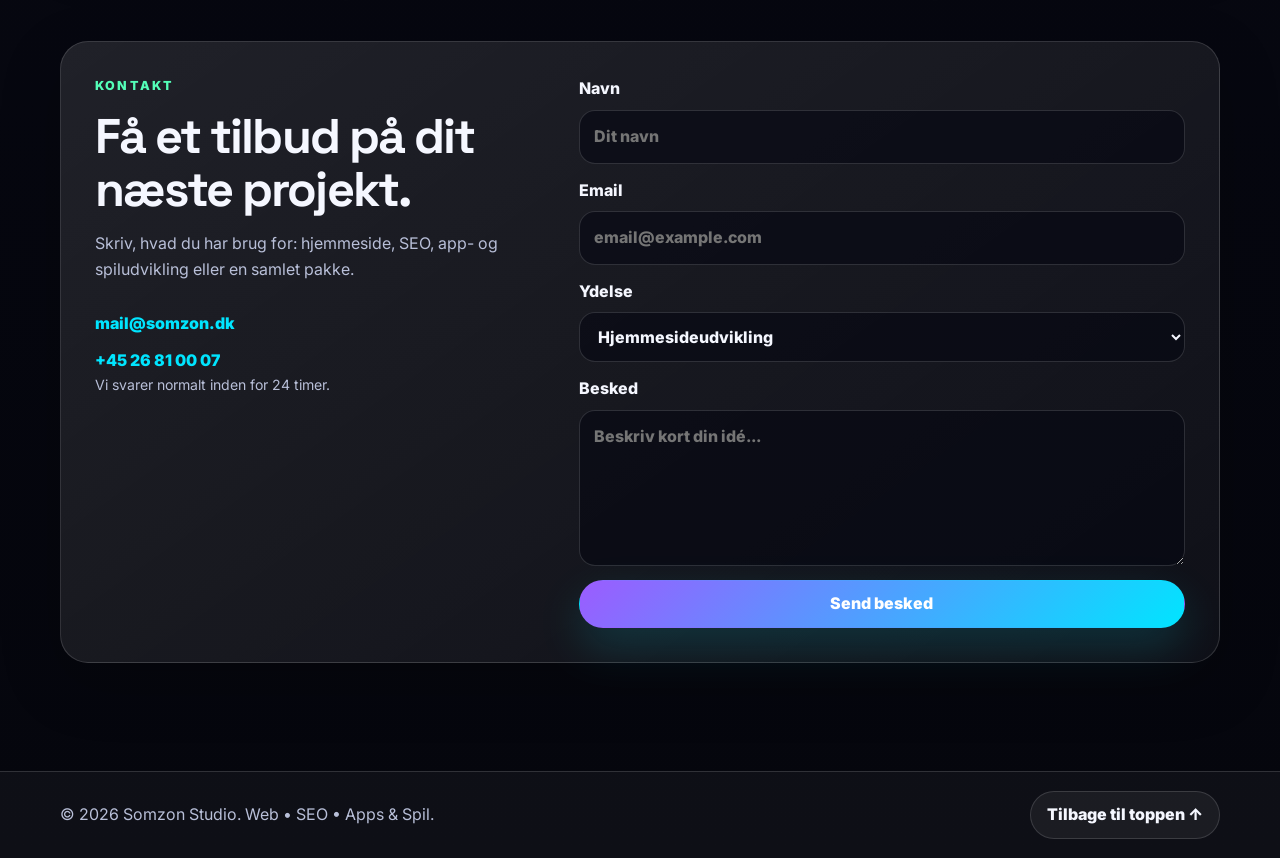
==== commit 3ee180c3: "Update index.html" ====
--- a/index.html
+++ b/index.html
@@ -277,7 +277,7 @@
           </div>
           <p class="form-note" data-i18n="contact.reply">Vi svarer normalt inden for 24 timer.</p>
         </div>
-        <form class="contact-form" name="contact" method="POST" data-netlify="true" netlify-honeypot="bot-field">
+        <form class="contact-form" name="contact" method="POST" data-netlify="true" netlify-honeypot="bot-field" action="/thank-you">
           <input type="hidden" name="form-name" value="contact" />
           <p class="honeypot" aria-hidden="true"><label>Don’t fill this out: <input name="bot-field" tabindex="-1" autocomplete="off" /></label></p>
           <label><span data-i18n="contact.name">Navn</span><input name="name" placeholder="Dit navn" required autocomplete="name" data-i18n-attr="placeholder:contact.namePlaceholder" /></label>
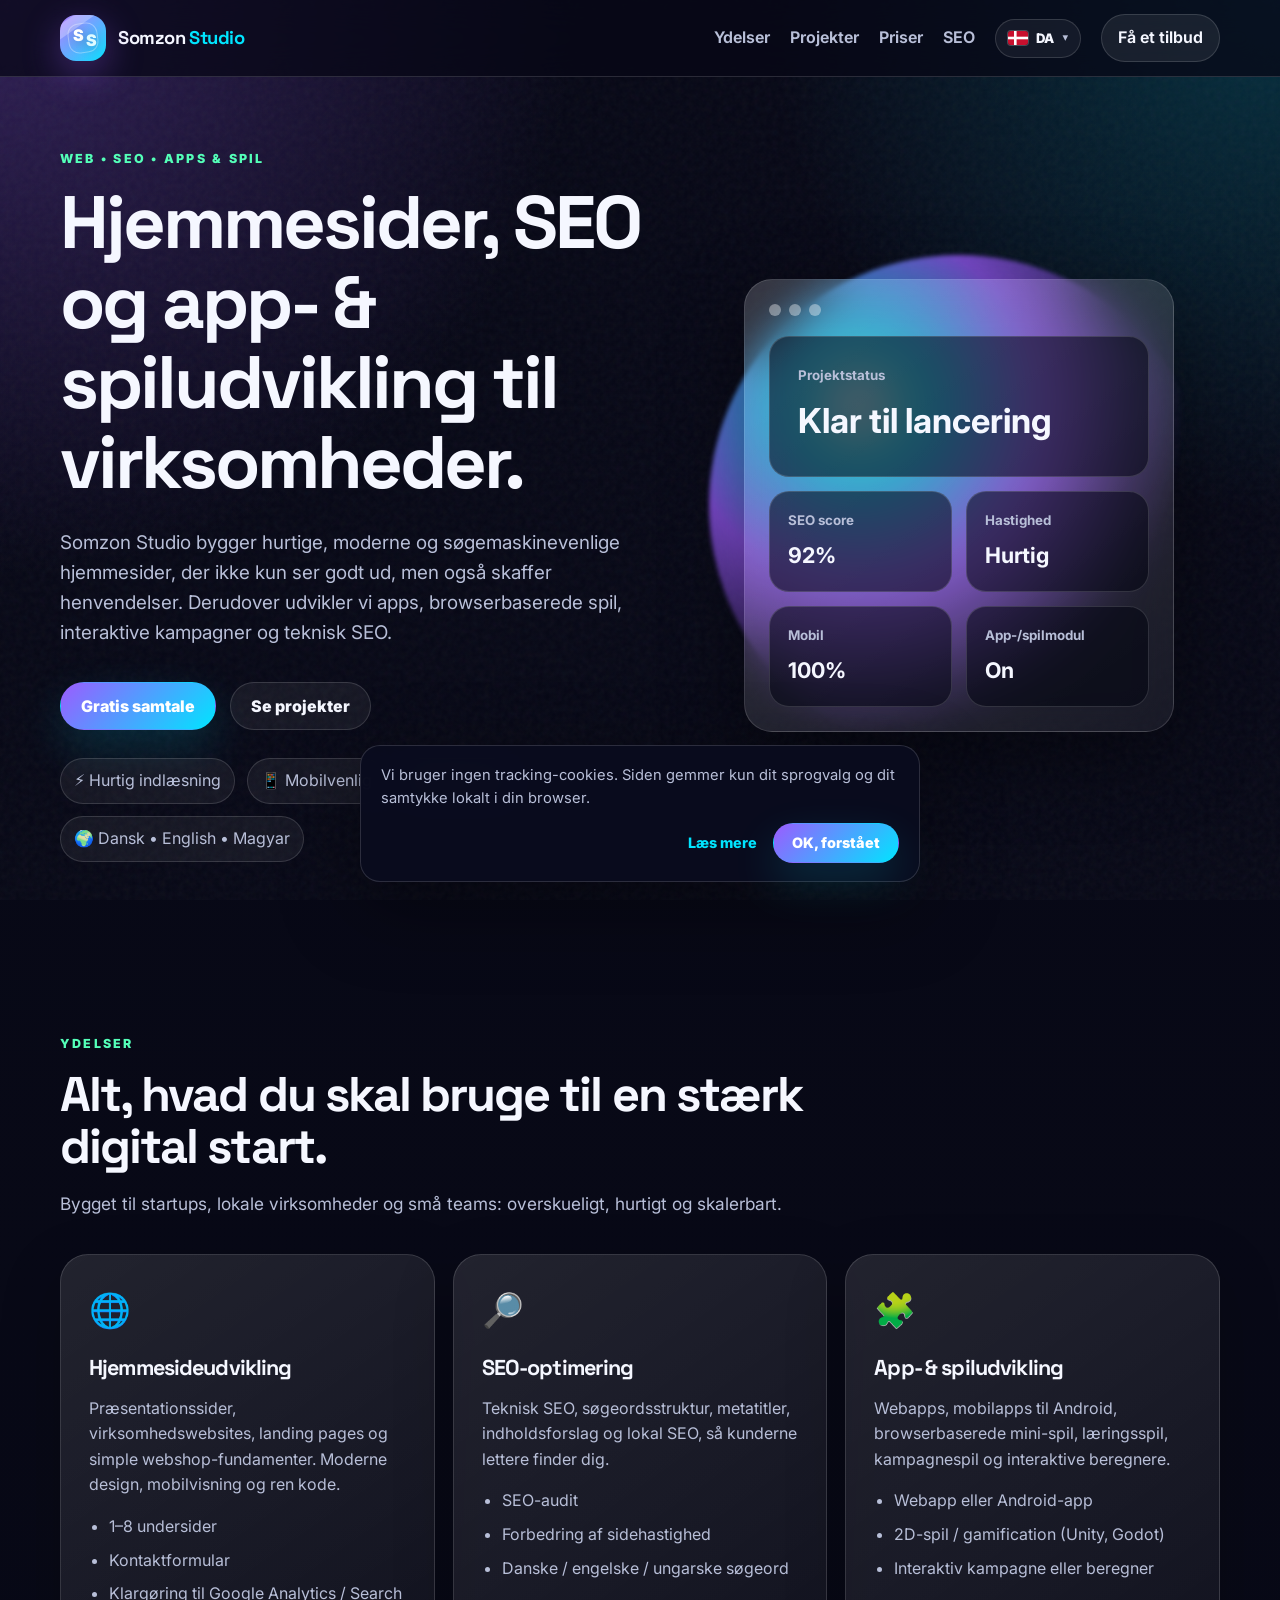
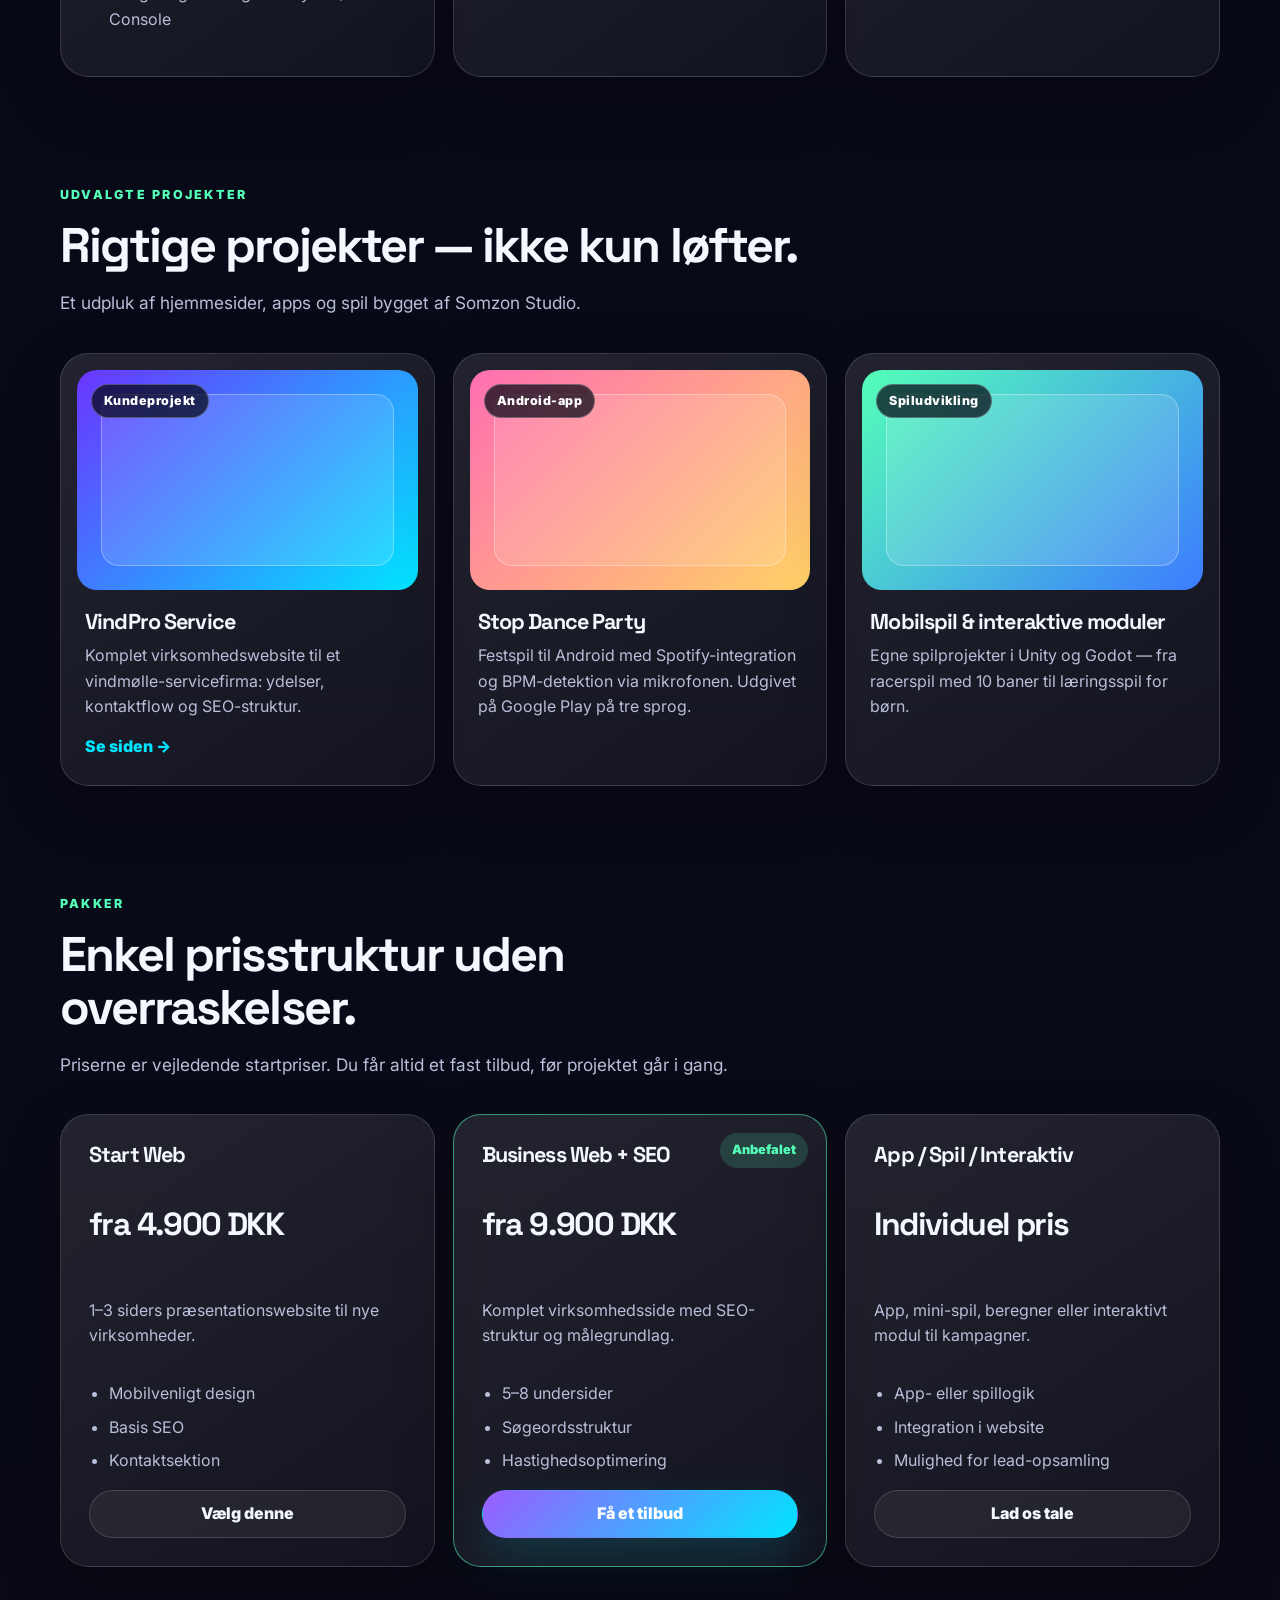
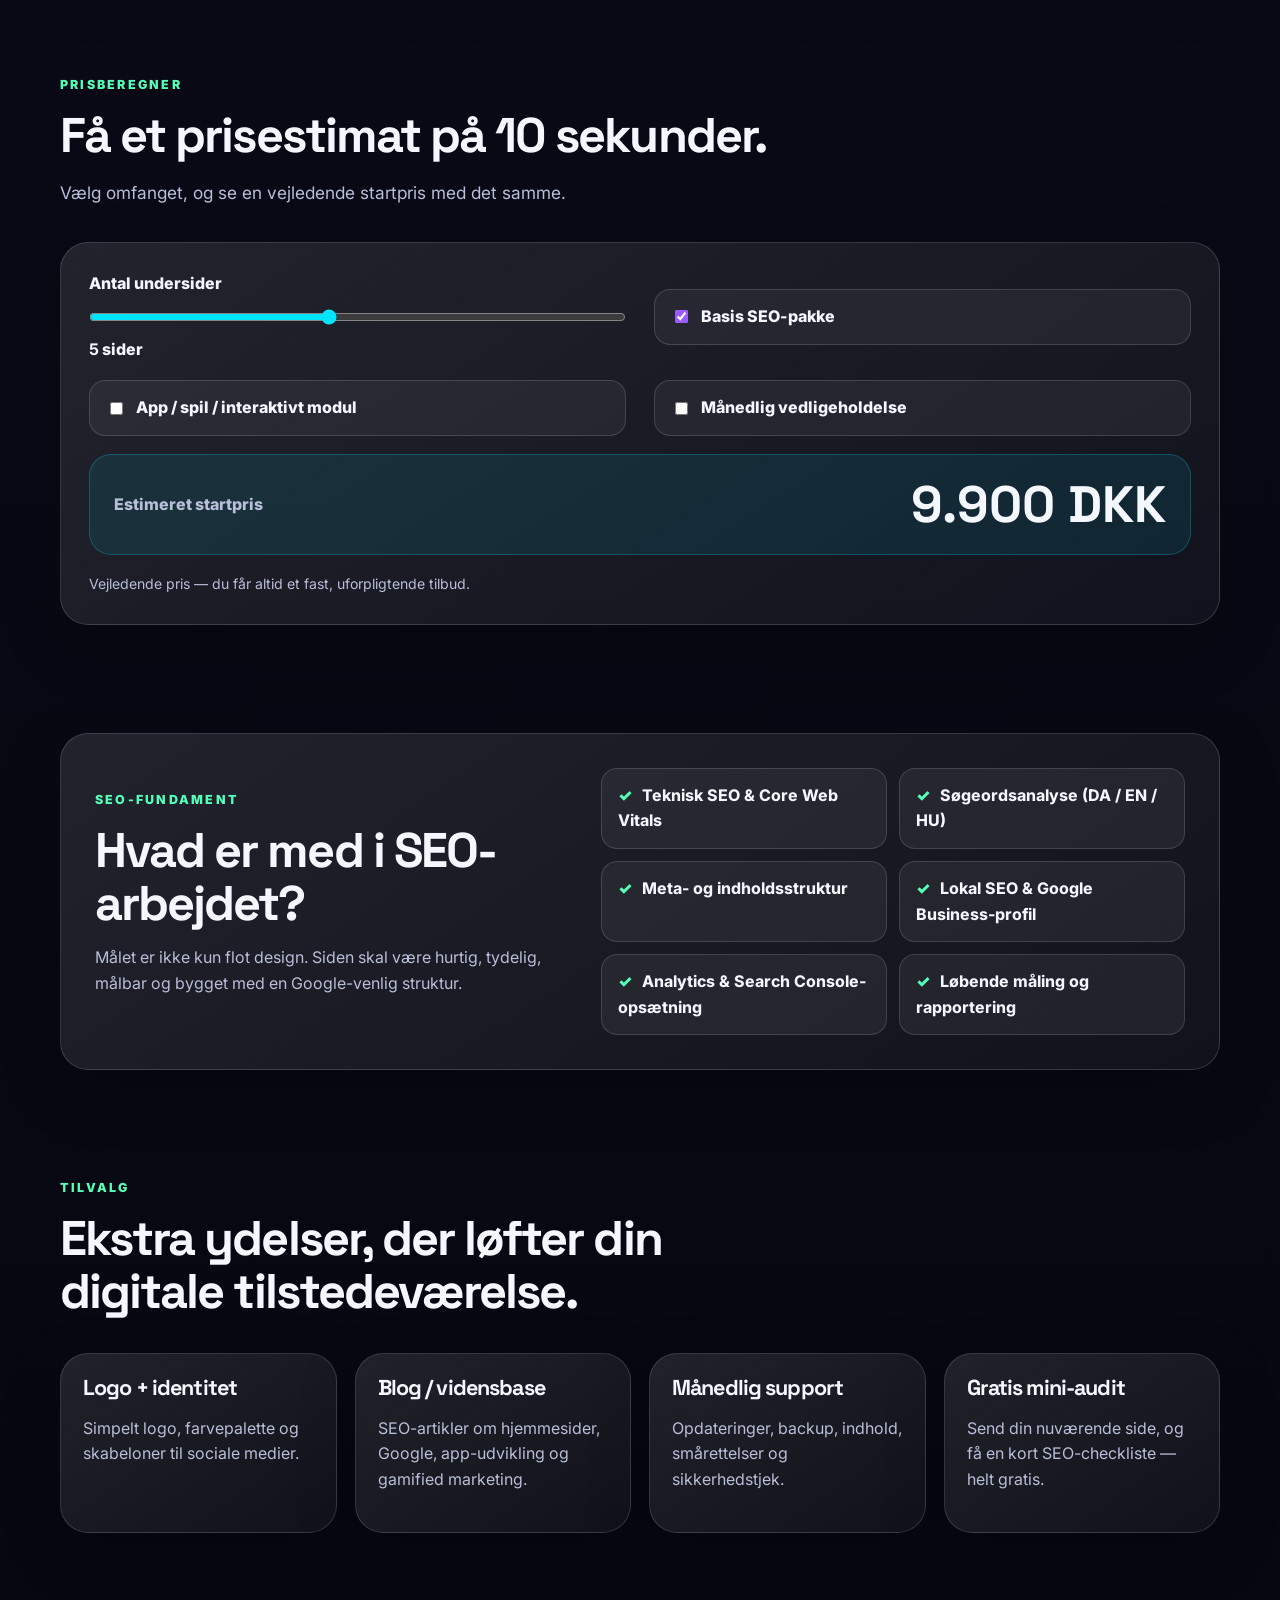
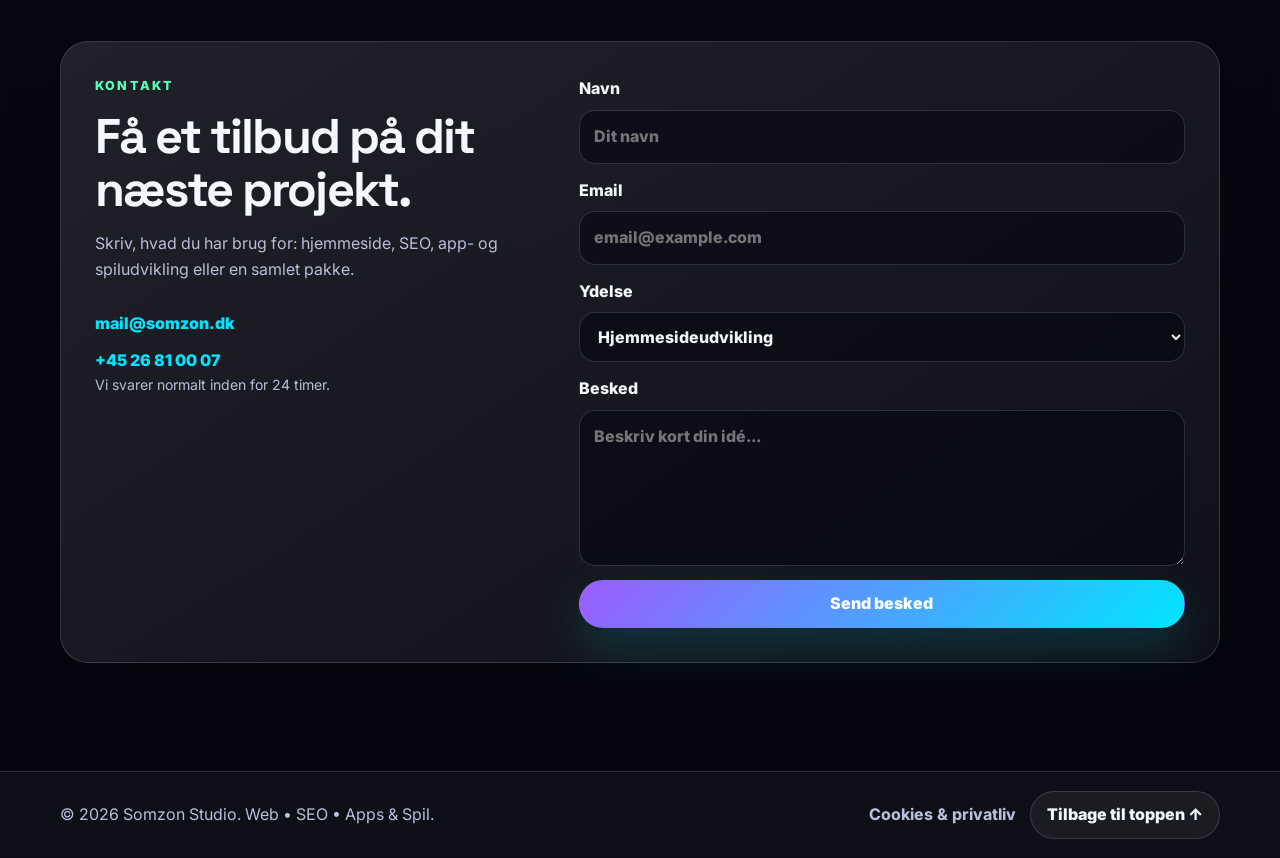
==== commit 34181b43: "Add files via upload" ====
--- a/index.html
+++ b/index.html
@@ -52,10 +52,17 @@
         <a href="#work" data-i18n="nav.work">Projekter</a>
         <a href="#pricing" data-i18n="nav.pricing">Priser</a>
         <a href="#seo" data-i18n="nav.seo">SEO</a>
-        <div class="language-switcher" role="group" aria-label="Language selector" data-i18n-attr="aria-label:language.aria">
-          <button type="button" class="lang-btn active" data-lang="da" aria-pressed="true">DA</button>
-          <button type="button" class="lang-btn" data-lang="en" aria-pressed="false">EN</button>
-          <button type="button" class="lang-btn" data-lang="hu" aria-pressed="false">HU</button>
+        <div class="language-switcher">
+          <button type="button" class="lang-toggle" aria-haspopup="listbox" aria-expanded="false" aria-label="Language selector" data-i18n-attr="aria-label:language.aria">
+            <span class="lang-flag" data-flag-slot="true"></span>
+            <span class="lang-current">DA</span>
+            <span class="lang-caret" aria-hidden="true">▾</span>
+          </button>
+          <ul class="lang-menu" role="listbox" hidden>
+            <li><button type="button" class="lang-btn" data-lang="da" role="option" aria-selected="true"><span class="lang-flag"><svg viewBox="0 0 20 14" aria-hidden="true"><rect width="20" height="14" fill="#C8102E"/><rect x="6" width="2.6" height="14" fill="#fff"/><rect y="5.7" width="20" height="2.6" fill="#fff"/></svg></span>Dansk</button></li>
+            <li><button type="button" class="lang-btn" data-lang="en" role="option" aria-selected="false"><span class="lang-flag"><svg viewBox="0 0 20 14" aria-hidden="true"><rect width="20" height="14" fill="#012169"/><path d="M0,0 L20,14 M20,0 L0,14" stroke="#fff" stroke-width="2.8"/><path d="M0,0 L20,14 M20,0 L0,14" stroke="#C8102E" stroke-width="1.2"/><rect x="8.4" width="3.2" height="14" fill="#fff"/><rect y="5.4" width="20" height="3.2" fill="#fff"/><rect x="9.1" width="1.8" height="14" fill="#C8102E"/><rect y="6.1" width="20" height="1.8" fill="#C8102E"/></svg></span>English</button></li>
+            <li><button type="button" class="lang-btn" data-lang="hu" role="option" aria-selected="false"><span class="lang-flag"><svg viewBox="0 0 20 14" aria-hidden="true"><rect width="20" height="4.67" fill="#CE2939"/><rect y="4.67" width="20" height="4.67" fill="#fff"/><rect y="9.33" width="20" height="4.67" fill="#477050"/></svg></span>Magyar</button></li>
+          </ul>
         </div>
         <a href="#contact" class="nav-cta" data-i18n="nav.cta">Få et tilbud</a>
       </div>
@@ -76,7 +83,7 @@
           <span data-i18n="hero.trust1">⚡ Hurtig indlæsning</span>
           <span data-i18n="hero.trust2">📱 Mobilvenlig</span>
           <span data-i18n="hero.trust3">🔎 SEO-klar</span>
-          <span data-i18n="hero.trust4">🇩🇰 Dansk • English • Magyar</span>
+          <span data-i18n="hero.trust4">🌍 Dansk • English • Magyar</span>
         </div>
       </div>
       <div class="hero-card reveal delay-1" aria-hidden="true">
@@ -277,7 +284,7 @@
           </div>
           <p class="form-note" data-i18n="contact.reply">Vi svarer normalt inden for 24 timer.</p>
         </div>
-        <form class="contact-form" name="contact" method="POST" data-netlify="true" netlify-honeypot="bot-field" action="/thank-you">
+        <form class="contact-form" name="contact" method="POST" data-netlify="true" netlify-honeypot="bot-field" action="/thank-you.html">
           <input type="hidden" name="form-name" value="contact" />
           <p class="honeypot" aria-hidden="true"><label>Don’t fill this out: <input name="bot-field" tabindex="-1" autocomplete="off" /></label></p>
           <label><span data-i18n="contact.name">Navn</span><input name="name" placeholder="Dit navn" required autocomplete="name" data-i18n-attr="placeholder:contact.namePlaceholder" /></label>
@@ -292,7 +299,6 @@
           </label>
           <label><span data-i18n="contact.message">Besked</span><textarea name="message" rows="5" placeholder="Beskriv kort din idé..." required data-i18n-attr="placeholder:contact.messagePlaceholder"></textarea></label>
           <button class="btn primary" type="submit" data-i18n="contact.submit">Send besked</button>
-          <p class="form-status" role="status" aria-live="polite" hidden></p>
         </form>
       </div>
     </section>
@@ -301,9 +307,20 @@
   <footer class="footer">
     <div class="container footer-inner">
       <p data-i18n-html="footer.copy">© <span id="year"></span> Somzon Studio. Web • SEO • Apps & Spil.</p>
-      <button class="back-to-top" type="button" data-i18n="footer.top">Tilbage til toppen ↑</button>
+      <div class="footer-actions">
+        <a class="footer-link" href="/cookies.html" data-i18n="footer.cookies">Cookies & privatliv</a>
+        <button class="back-to-top" type="button" data-i18n="footer.top">Tilbage til toppen ↑</button>
+      </div>
     </div>
   </footer>
+
+  <div class="cookie-banner" id="cookieBanner" role="dialog" aria-live="polite" aria-label="Cookies" hidden>
+    <p data-i18n="cookie.text">Vi bruger ingen tracking-cookies. Siden gemmer kun dit sprogvalg og dit samtykke lokalt i din browser.</p>
+    <div class="cookie-actions">
+      <a href="/cookies.html" data-i18n="cookie.more">Læs mere</a>
+      <button type="button" class="btn primary cookie-accept" data-i18n="cookie.accept">OK, forstået</button>
+    </div>
+  </div>
 
   <script src="script.js"></script>
 </body>
--- a/styles.css
+++ b/styles.css
@@ -115,10 +115,17 @@
 .nav-links { display: flex; gap: 20px; align-items: center; color: var(--muted); font-weight: 650; }
 .nav-links a:hover { color: var(--text); }
 .nav-cta { padding: 10px 16px; border: 1px solid var(--line); border-radius: 999px; background: var(--panel); color: var(--text) !important; }
-.language-switcher { display: inline-flex; gap: 4px; align-items: center; padding: 4px; border: 1px solid var(--line); border-radius: 999px; background: rgba(255,255,255,.055); }
-.lang-btn { border: 0; border-radius: 999px; padding: 7px 9px; min-width: 38px; color: var(--muted); background: transparent; cursor: pointer; font-weight: 900; font-size: .78rem; }
-.lang-btn:hover { color: var(--text); }
-.lang-btn.active { color: #04101c; background: linear-gradient(135deg, var(--accent), var(--primary-2)); }
+.language-switcher { position: relative; }
+.lang-toggle { display: inline-flex; align-items: center; gap: 8px; padding: 8px 12px; border: 1px solid var(--line); border-radius: 999px; background: rgba(255,255,255,.055); color: var(--text); cursor: pointer; font-weight: 850; font-size: .82rem; }
+.lang-toggle:hover { border-color: var(--primary-2); }
+.lang-caret { font-size: .7rem; color: var(--muted); }
+.lang-flag { display: inline-flex; width: 20px; height: 14px; border-radius: 3px; overflow: hidden; box-shadow: 0 0 0 1px rgba(255,255,255,.22); flex-shrink: 0; }
+.lang-flag svg { width: 100%; height: 100%; display: block; }
+.lang-menu { position: absolute; top: calc(100% + 8px); right: 0; margin: 0; padding: 6px; list-style: none; min-width: 150px; background: rgba(10,12,30,.97); border: 1px solid var(--line); border-radius: 16px; box-shadow: var(--shadow); backdrop-filter: blur(16px); z-index: 30; }
+.lang-menu li + li { margin-top: 2px; }
+.lang-btn { display: flex; align-items: center; gap: 10px; width: 100%; padding: 9px 11px; border: 0; border-radius: 11px; background: transparent; color: var(--muted); cursor: pointer; font-weight: 800; font-size: .88rem; text-align: left; }
+.lang-btn:hover { background: rgba(255,255,255,.08); color: var(--text); }
+.lang-btn.active { color: var(--text); background: rgba(0,229,255,.12); }
 .nav-toggle { display: none; background: transparent; border: 0; padding: 8px; cursor: pointer; }
 .nav-toggle span { display: block; width: 26px; height: 2px; background: var(--text); margin: 6px 0; }
 
@@ -210,6 +217,21 @@
 .back-to-top { border: 1px solid var(--line); border-radius: 999px; padding: 10px 16px; color: var(--text); background: rgba(255,255,255,.055); cursor: pointer; font-weight: 850; }
 .back-to-top:hover { border-color: var(--primary-2); transform: translateY(-1px); }
 
+.footer-actions { display: flex; align-items: center; gap: 14px; flex-wrap: wrap; }
+.footer-link { color: var(--muted); font-weight: 750; }
+.footer-link:hover { color: var(--primary-2); }
+
+.cookie-banner { position: fixed; left: 18px; right: 18px; bottom: 18px; z-index: 50; max-width: 560px; margin-inline: auto; padding: 18px 20px; border: 1px solid var(--line); border-radius: 20px; background: rgba(10,12,30,.97); backdrop-filter: blur(16px); box-shadow: var(--shadow); display: grid; gap: 12px; }
+.cookie-banner p { margin: 0; font-size: .92rem; }
+.cookie-actions { display: flex; align-items: center; gap: 16px; justify-content: flex-end; flex-wrap: wrap; }
+.cookie-actions a { color: var(--primary-2); font-weight: 800; font-size: .9rem; }
+.cookie-actions .btn { min-height: 40px; padding: 0 18px; font-size: .9rem; }
+
+.policy-page { max-width: 760px; padding-top: 64px; }
+.policy-page h1 { font-size: clamp(2.2rem, 5vw, 3.6rem); margin-bottom: 8px; }
+.policy-page h2 { font-size: 1.3rem; margin: 34px 0 10px; }
+.policy-page .back-link { display: inline-block; margin-top: 36px; color: var(--primary-2); font-weight: 850; }
+
 .reveal { opacity: 0; transform: translateY(18px); transition: opacity .8s ease, transform .8s ease; }
 .reveal.visible { opacity: 1; transform: translateY(0); }
 .delay-1 { transition-delay: .12s; }
@@ -243,8 +265,9 @@
   .nav-links { position: absolute; top: 76px; left: 18px; right: 18px; display: none; flex-direction: column; align-items: stretch; gap: 6px; padding: 16px; background: rgba(7,8,22,.96); border: 1px solid var(--line); border-radius: 20px; box-shadow: var(--shadow); }
   .nav-links.open { display: flex; }
   .nav-links a { padding: 10px 12px; }
-  .language-switcher { justify-content: center; margin: 6px 0 8px; }
-  .lang-btn { flex: 1; }
+  .language-switcher { margin: 6px 0 8px; }
+  .lang-toggle { width: 100%; justify-content: center; }
+  .lang-menu { position: static; margin-top: 6px; min-width: 0; }
   .cards.three, .cards.four, .portfolio-grid, .pricing-grid, .calculator { grid-template-columns: 1fr; }
   .seo-points { grid-template-columns: 1fr; }
   .estimate { flex-direction: column; align-items: flex-start; }
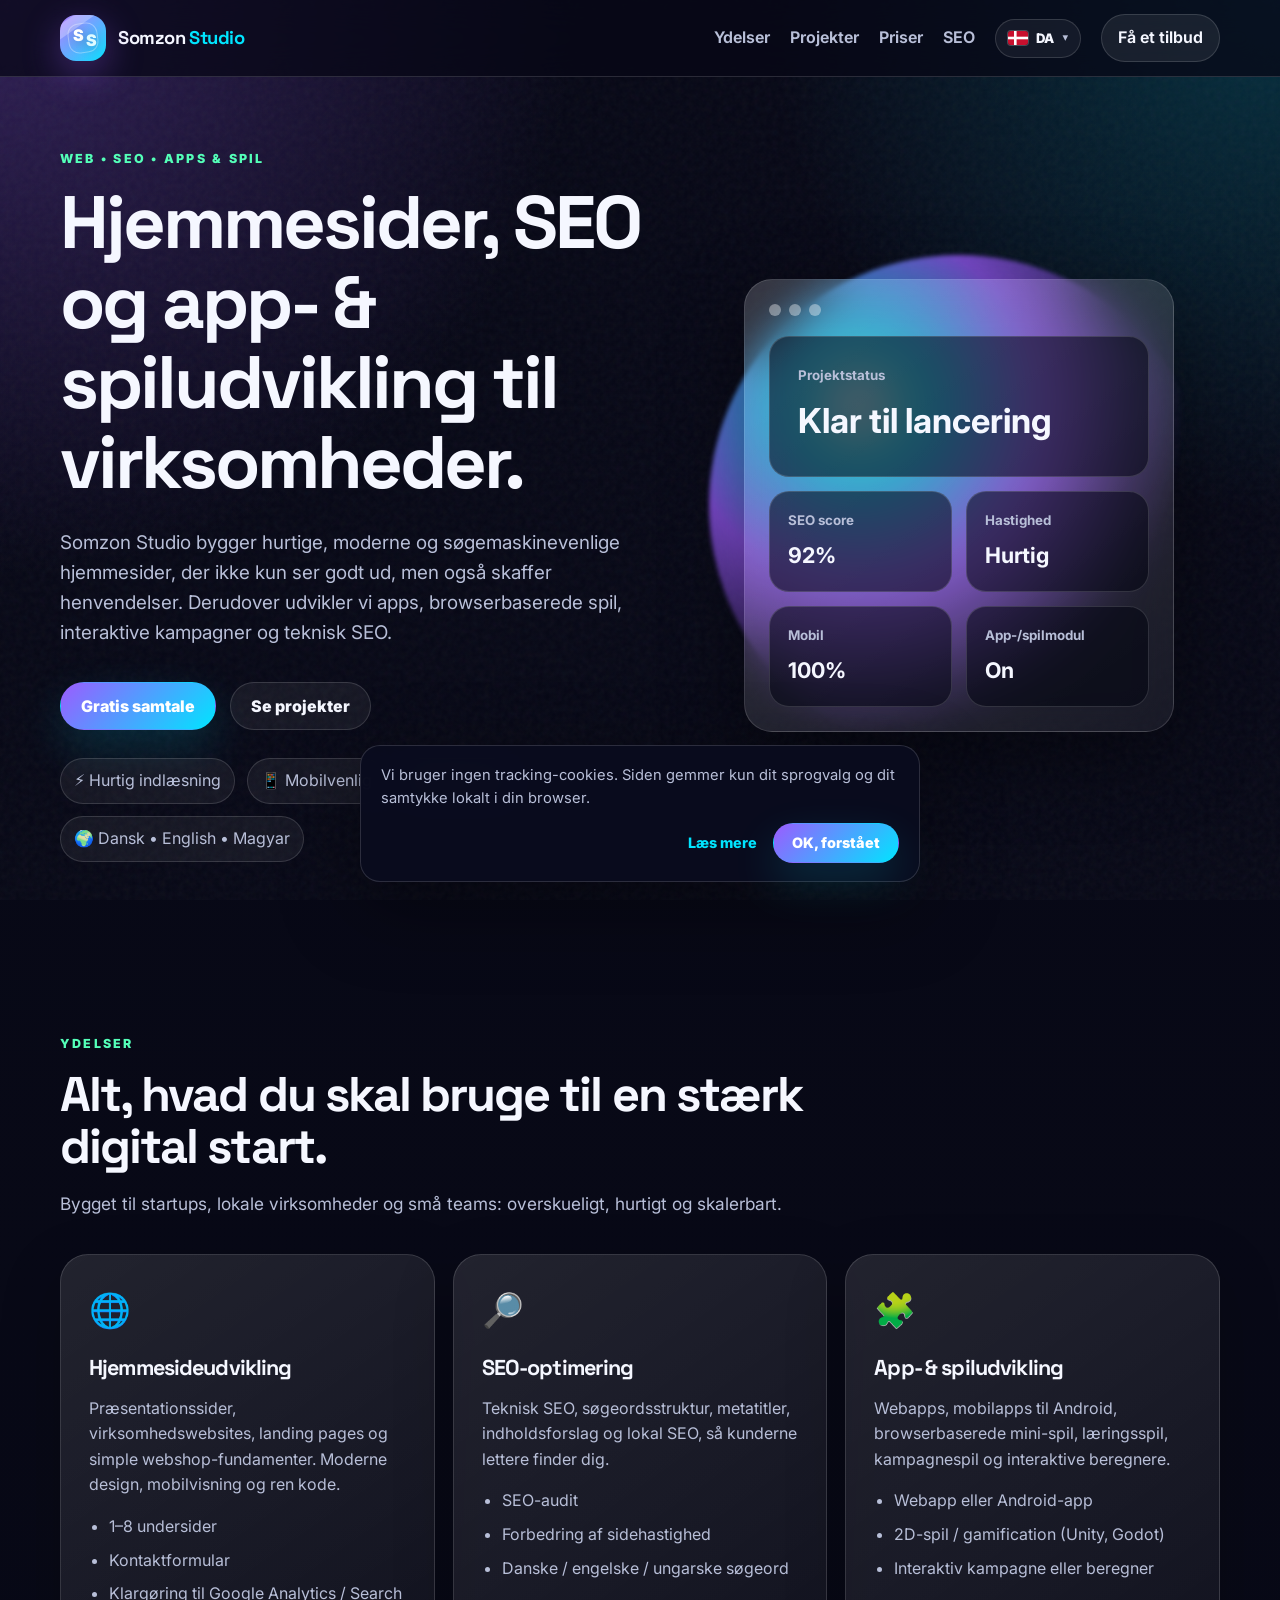
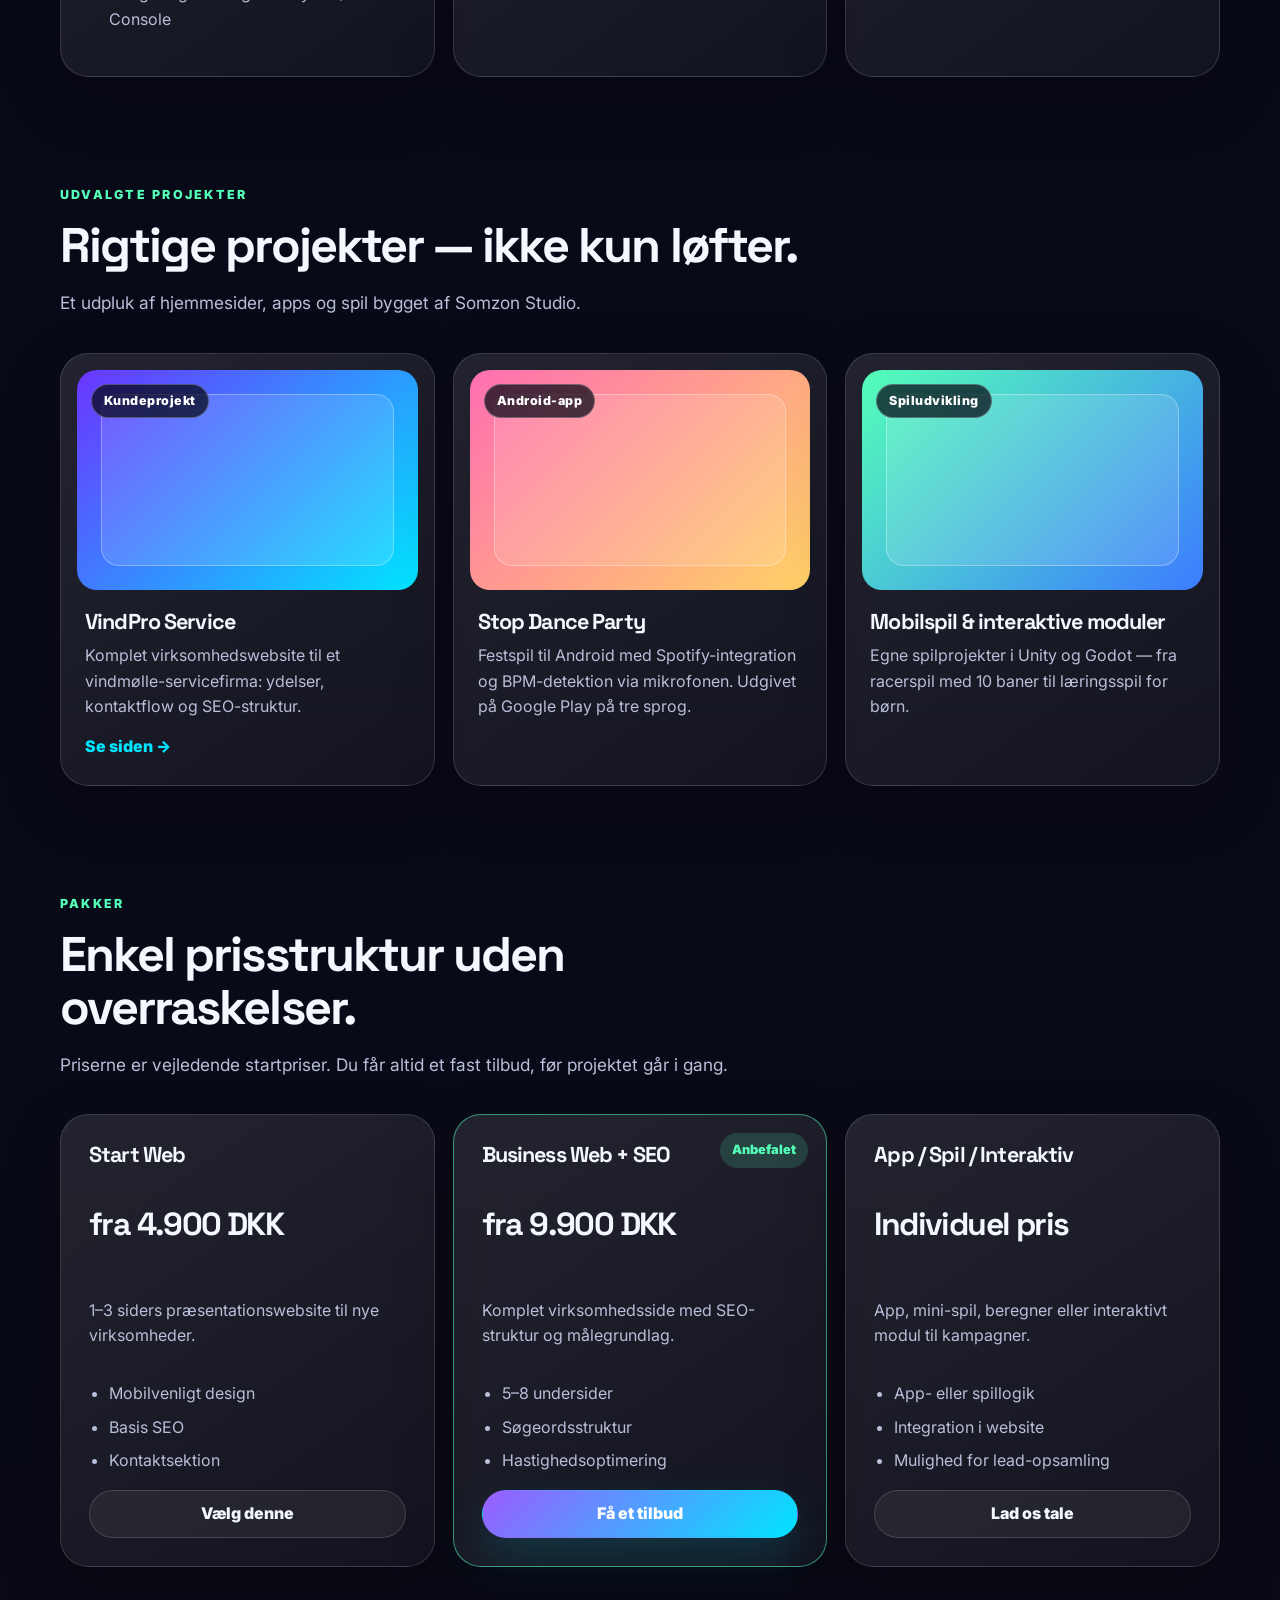
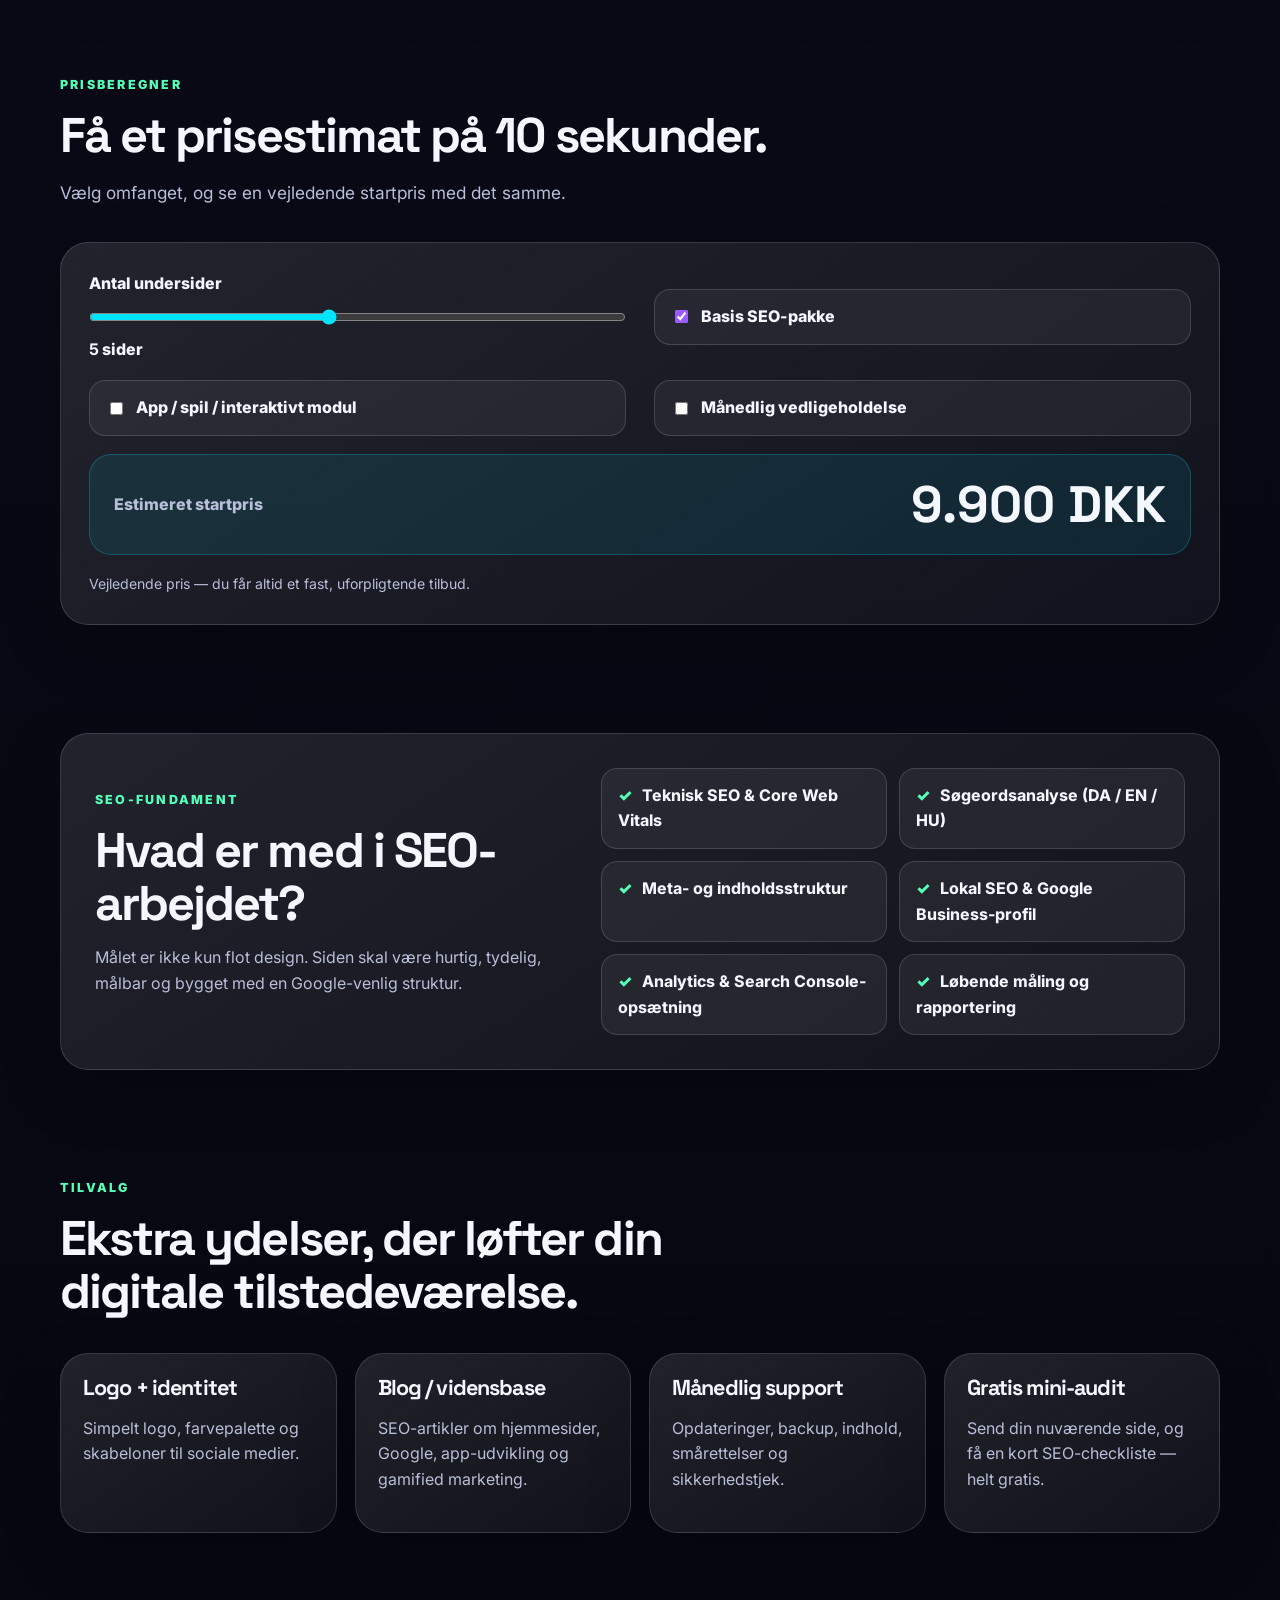
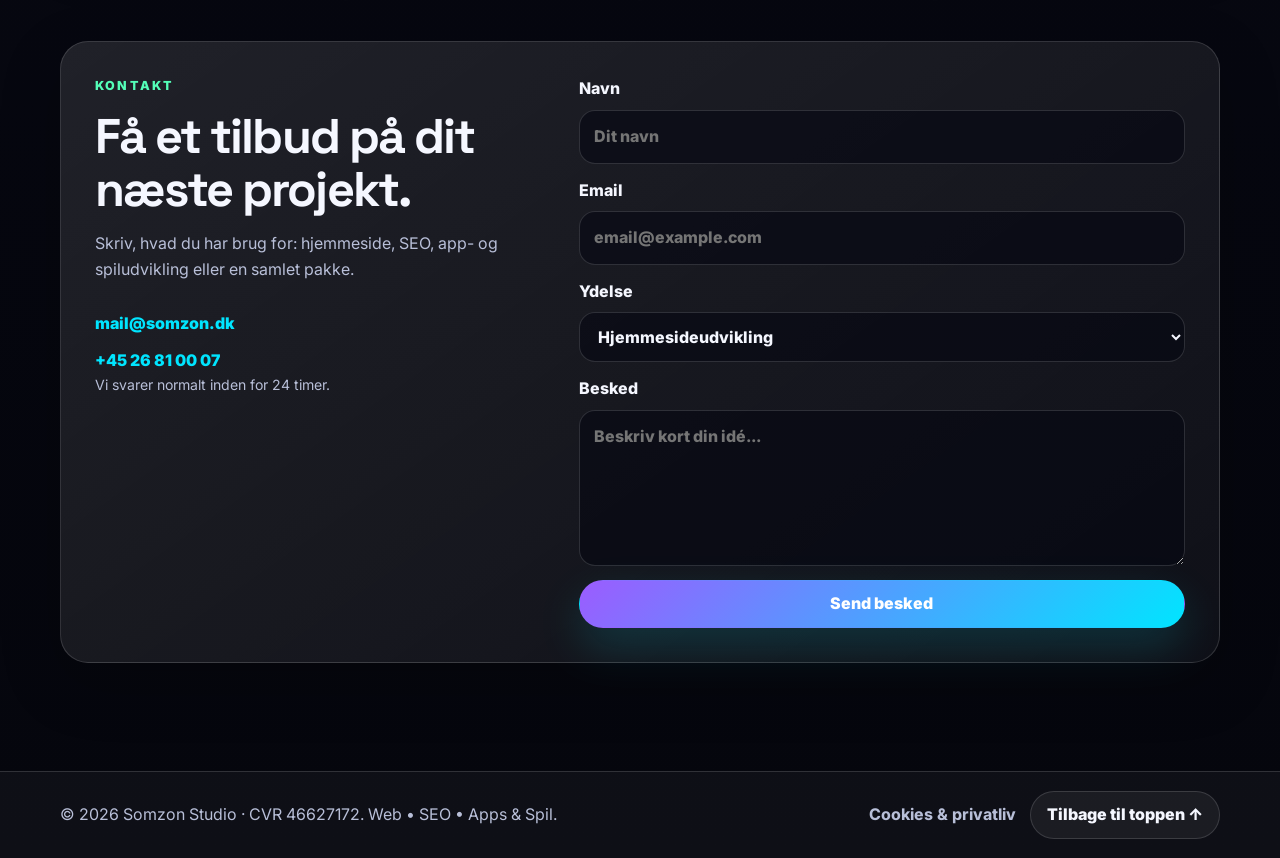
==== commit 9998211e: "Add files via upload" ====
--- a/index.html
+++ b/index.html
@@ -27,6 +27,8 @@
     "@type": "ProfessionalService",
     "name": "Somzon Studio",
     "url": "https://somzon.dk/",
+    "vatID": "DK46627172",
+    "identifier": { "@type": "PropertyValue", "propertyID": "CVR", "value": "46627172" },
     "description": "Hjemmesider, SEO og app- & spiludvikling til virksomheder.",
     "areaServed": "DK",
     "knowsLanguage": ["da", "en", "hu"],
@@ -306,7 +308,7 @@
 
   <footer class="footer">
     <div class="container footer-inner">
-      <p data-i18n-html="footer.copy">© <span id="year"></span> Somzon Studio. Web • SEO • Apps & Spil.</p>
+      <p data-i18n-html="footer.copy">© <span id="year"></span> Somzon Studio · CVR 46627172. Web • SEO • Apps & Spil.</p>
       <div class="footer-actions">
         <a class="footer-link" href="/cookies.html" data-i18n="footer.cookies">Cookies & privatliv</a>
         <button class="back-to-top" type="button" data-i18n="footer.top">Tilbage til toppen ↑</button>
--- a/styles.css
+++ b/styles.css
@@ -222,6 +222,7 @@
 .footer-link:hover { color: var(--primary-2); }
 
 .cookie-banner { position: fixed; left: 18px; right: 18px; bottom: 18px; z-index: 50; max-width: 560px; margin-inline: auto; padding: 18px 20px; border: 1px solid var(--line); border-radius: 20px; background: rgba(10,12,30,.97); backdrop-filter: blur(16px); box-shadow: var(--shadow); display: grid; gap: 12px; }
+.cookie-banner[hidden] { display: none; }
 .cookie-banner p { margin: 0; font-size: .92rem; }
 .cookie-actions { display: flex; align-items: center; gap: 16px; justify-content: flex-end; flex-wrap: wrap; }
 .cookie-actions a { color: var(--primary-2); font-weight: 800; font-size: .9rem; }
